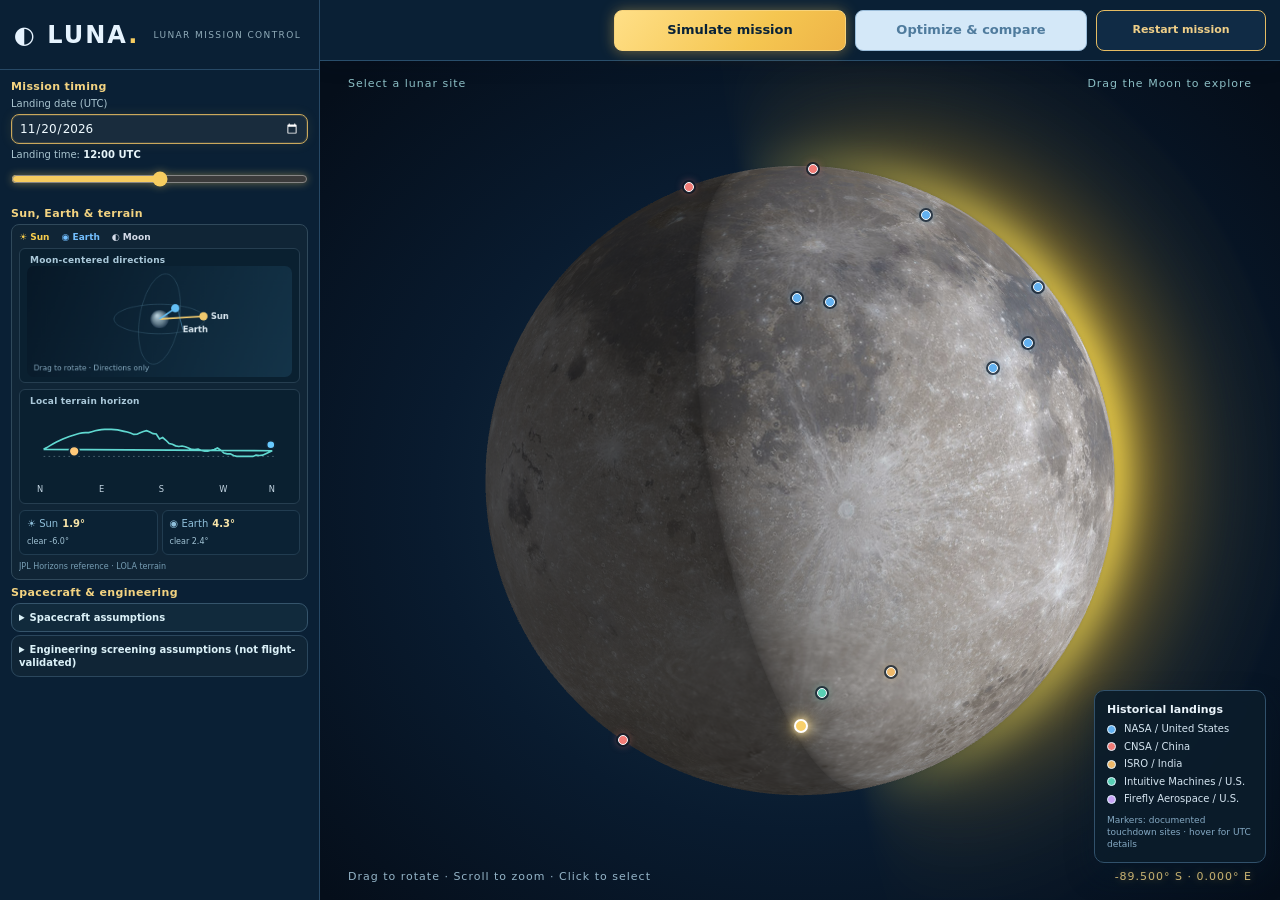
==== index.html @ fdd97f24 "Synchronize CSS and JavaScript v19 cache keys so LUNA Pages deployment validates" ====
<!doctype html>
<html lang="en">
<head><meta charset="utf-8"><meta name="viewport" content="width=device-width,initial-scale=1">
<title>LUNA Mission Control</title><link rel="stylesheet" href="./luna-mission-control/web/styles.css?v=20261114-smooth-halo-v19"></head>
<body class="sidebar-layout">
<div class="shell">
<aside class="sidebar">
<header><strong class="logo">◐ LUNA<span>.</span></strong><small>LUNAR MISSION CONTROL</small></header>
<div class="fields" id="missionFields" aria-label="Mission parameters">
<div class="control-group"><h3>Mission timing</h3>

<label>Landing date (UTC)<input id="date" type="date" value="2026-11-20"></label>
<label>Landing time: <b id="timeLabel">12:00 UTC</b><input id="time" type="range" min="0" max="143" value="72"></label>



</div>
<section class="sky-stack" aria-label="Celestial positions and lunar horizon">
<h3>Sun, Earth &amp; terrain</h3>
<div class="sky-stack-card">
<div class="sky-caption"><span>☀ Sun</span><span>◉ Earth</span><span>◐ Moon</span></div>
<section class="sky-mini"><strong>Moon-centered directions</strong><canvas id="orbital" width="320" height="134" aria-label="Interactive 3D Moon-centered directions to Sun and Earth"></canvas></section>
<section class="sky-mini"><strong>Local terrain horizon</strong><svg id="horizon" viewBox="0 0 320 110" role="img" aria-label="Sun and Earth angles against the selected site's terrain horizon"></svg></section>
<div id="angles" class="sky-angles">Loading JPL reference…</div>
<small id="source" class="sky-source">JPL Horizons reference · local horizon loading</small>
</div></section>
<div class="control-group control-engineering"><h3>Spacecraft &amp; engineering</h3>
<details class="toolbar-disclosure spacecraft-assumptions"><summary>Spacecraft assumptions</summary><div class="toolbar-flyout">
<label>Mission duration<select id="duration"><option value="1">1 day</option><option value="3">3 days</option><option value="7" selected>7 days</option><option value="14">14 days</option><option value="21">21 days</option><option value="28">28 days</option><option value="35">35 days</option></select></label>
<label>Solar array (m²)<input id="area" type="number" value="1.6" step="0.1" min="0.1"></label>
<label>Panel tilt (°)<input id="tilt" type="number" value="60" min="0" max="90"></label>
<label>Panel azimuth (°)<input id="az" type="number" value="0" min="0" max="360"></label>
<label>Battery (Wh)<input id="battery" type="number" value="5000" min="100"></label>
<label>Load (W)<input id="load" type="number" value="75" min="1"></label>
<label>Reserve (%)<input id="reserve" type="number" value="20" min="0" max="90"></label>
</div></details>
<details class="toolbar-disclosure"><summary>Engineering screening assumptions (not flight-validated)</summary><div class="toolbar-flyout">
<small>One-node thermal projection · NASA lunar thermal balance framework</small>
<label>Thermal capacity (J/K)<input id="thermalCap" type="number" value="120000" min="1000" step="1000"></label>
<label>Radiator area (m²)<input id="radiatorArea" type="number" value="0.35" min="0.005" step="0.05"></label>
<label>Heater capacity (W)<input id="heater" type="number" value="80" min="0" step="5"></label>
<label>Heater setpoint (°C)<input id="heaterSetpoint" type="number" value="-5" step="5"></label>
<label>Thermal screening min (°C)<input id="thermalMin" type="number" value="-20" step="5"></label>
<label>Thermal screening max (°C)<input id="thermalMax" type="number" value="50" step="5"></label>
<small>Illustrative S-band direct-Earth radio link · ground receiver assumed</small>
<label>Transmitter power (W)<input id="rfTx" type="number" value="5" min="0.01" step="1"></label>
<label>TX antenna gain (dBi)<input id="rfGain" type="number" value="8" step="1"></label>
<label>Earth receiver G/T (dB/K)<input id="rfGt" type="number" value="25" step="1"></label>
<label>Downlink bitrate (bit/s)<input id="rfRate" type="number" value="10000" min="1" step="1000"></label>
<label>Required link margin (dB)<input id="rfMargin" type="number" value="3" min="0" step="1"></label>
<small>NASA LOLA 20-meter local rover slope-only corridor</small>
<label>Rover target east (m)<input id="roverEast" type="number" value="600" step="20"></label>
<label>Rover target north (m)<input id="roverNorth" type="number" value="200" step="20"></label>
<label>Assumed max segment slope (°)<input id="roverSlope" type="number" value="15" min="1" max="30"></label>
<p class="muted">Projected from NASA data and declared hardware assumptions. Not flight certification or a safe rover route.</p>
</div></details>


</div>

</div>
</aside>
<main>
<nav class="mission-toolbar" aria-label="Simulation actions">
<button id="simulate" class="primary" type="button">Simulate mission</button>
<div class="optimize-trigger">
<button id="optimize" class="secondary" disabled type="button">Optimize &amp; compare</button>
</div>
<button id="restartMission" class="restart-mission" type="button" title="Reset mission settings and return to the Moon">Restart mission</button>
</nav>
<div id="mapPage" class="map-page">
<div class="map-top">Select a lunar site <span>Drag the Moon to explore</span></div>
<canvas id="globe" aria-label="Drag to rotate lunar globe, scroll to zoom, click to select a location"></canvas>
<div class="map-bottom"><span>Drag to rotate · Scroll to zoom · Click to select</span><span id="mapCoords">89.500° S · 0.000° E</span></div>
</div>
<div id="resultsPage" class="results-page hidden">
<div class="results-top"><div><small>MISSION ANALYSIS</small><h1>Scenario analysis</h1></div>
<button id="back">← Return to globe</button></div>
<div id="results"></div></div>
<div id="toast" class="toast hidden" role="status"></div>
</main>
</div><script>window.LUNA_STATIC_SITE = true;</script>
<script type="module" src="./luna-mission-control/web/app.js?v=20261114-smooth-halo-v19"></script>
</body></html>
---- luna-mission-control/web/styles.css ----
*{box-sizing:border-box}body{margin:0;background:#071321;font:14px Inter,system-ui,-apple-system,Segoe UI,sans-serif;color:#e9f5fa}button,input,select{font:inherit}button{cursor:pointer}.shell{display:grid;grid-template-columns:340px minmax(0,1fr);height:100vh;min-height:610px}.sidebar{background:#101e2d;border-right:1px solid #294455;display:flex;flex-direction:column;min-height:0}.sidebar header{padding:22px;border-bottom:1px solid #2e4051;display:flex;align-items:baseline;gap:14px}.logo{font-size:24px;letter-spacing:2px}.logo span{color:#52d6cb}.sidebar header small{font-size:9px;color:#8faab8;letter-spacing:1.4px}.fields{overflow-y:auto;padding:12px 20px 24px;flex:1}h3{font-size:10px;letter-spacing:1.2px;color:#65d5d1;margin:24px 0 12px}label{display:block;font-size:11px;color:#a5bdc8;margin:14px 0}.fields input:not([type=range]),select{display:block;width:100%;margin-top:7px;padding:10px;color:#effaff;background:#192c3d;border:1px solid #3a5263;border-radius:8px;color-scheme:dark}.fields input[type=range]{display:block;width:100%;accent-color:#56d6ce;margin:11px 0}.fields b{color:#e6f4f9}.mini,.site,details{background:#132637;border:1px solid #30495b;border-radius:10px;padding:12px;margin:10px 0}.mini strong{display:flex;justify-content:space-between;font-size:11px}.mini small{color:#88a6b7;font-size:9px}.mini svg{display:block;width:100%}#angles,.muted,.site div{font-size:11px;color:#90aabb;line-height:1.6}.site button{margin-top:10px;background:#193c49;border:1px solid #386478;color:#b1e8e6;border-radius:7px;padding:7px}summary{cursor:pointer}details label{margin:10px 0}.primary,.secondary{width:100%;border:0;border-radius:10px;padding:13px;margin:10px 0;text-align:left;font-weight:750}.primary{background:#53d7cc;color:#092934}.secondary{background:#184450;color:#c3f8ef;border:1px solid #45858c}.secondary:disabled{opacity:.4;cursor:not-allowed}.sidebar footer{padding:14px 20px;border-top:1px solid #304658;color:#84a5b0;font-size:10px;display:flex;justify-content:space-between}main{position:relative;min-width:0;overflow:hidden}.map-page{height:100%;position:relative;background:radial-gradient(ellipse at 58% 48%,#20394c 0%,#07111e 64%,#030a11)}#globe{width:100%;height:100%;display:block;cursor:grab}.map-top,.map-bottom{position:absolute;left:28px;right:28px;display:flex;justify-content:space-between;pointer-events:none;font-size:11px;letter-spacing:1px;color:#8cbfc5}.map-top{top:26px}.map-bottom{bottom:28px;color:#94b4c7}.results-page{height:100%;overflow:auto;background:#edf4f6;color:#203443;padding:28px}.results-top{display:flex;justify-content:space-between;align-items:center;margin-bottom:20px}.results-top small{font-size:11px;color:#43898f;letter-spacing:2px}.results-top h1{font-size:28px;margin:4px 0}.results-top button{border:1px solid #c8d8df;border-radius:8px;background:white;color:#294f61;padding:10px}.quality,.note{padding:12px;border-radius:9px;background:#fff1e8;color:#674f40;border:1px solid #edd4c5;margin:12px 0;font-size:12px;line-height:1.5}.cards{display:grid;grid-template-columns:repeat(auto-fit,minmax(310px,1fr));gap:16px}.card{background:white;border-radius:12px;box-shadow:0 4px 20px #23364713;padding:18px;min-width:0}.card h2{font-size:18px;margin:3px 0 4px}.card .muted{color:#657f8e}.stats{display:grid;grid-template-columns:1fr 1fr;gap:8px;margin:13px 0}.stat{background:#f1f7f8;border-radius:7px;padding:10px}.stat b{display:block;color:#173a4b;font-size:18px}.stat small{font-size:10px;color:#678391}.chart{border:1px solid #e2ebf0;margin-top:12px;border-radius:8px;padding:12px}.chart-title{font-size:11px;font-weight:700;color:#385064}.chart svg{width:100%;height:auto}.windows{height:13px;background:#e3edf0;display:flex;margin-top:11px;border-radius:3px;overflow:hidden}.windows span{display:block;height:100%}.linkbtn{display:inline-block;margin-top:10px;font-size:11px;border:1px solid #b8d4d8;padding:7px 10px;background:#f0fafa;color:#185c66;border-radius:7px}.toast{position:absolute;bottom:22px;right:20px;background:#173b49;border:1px solid #53d7cc;color:white;padding:12px 15px;max-width:440px;border-radius:9px;z-index:4}.hidden{display:none!important}@media(max-width:800px){.shell{display:block;height:auto}.sidebar{height:auto}.fields{max-height:430px}.map-page{height:70vh;min-height:420px}.results-page{height:auto;min-height:80vh}.map-top,.map-bottom{left:12px;right:12px;font-size:9px}}

/* Scientific plotting: real units, signed axes, UTC ticks and accessible tooltips */
.science-plot{background:#fff;border-color:#d9e5ec;padding:14px 13px 10px;overflow:hidden}
.chart-head{display:flex;justify-content:space-between;align-items:baseline;gap:14px;margin-bottom:4px}
.chart-head strong{font-size:13px;color:#254757;letter-spacing:-.1px}
.chart-head>span{font-size:11px;color:#62839a;font-weight:700;white-space:nowrap}
.chart-subtitle{font-size:10px;line-height:1.5;color:#6b7e8d;margin-bottom:7px}
.plot-wrap{position:relative;max-width:100%;min-height:100px}
.plot-wrap svg{display:block;width:100%;height:auto;overflow:visible;touch-action:pan-y}
.plot-grid line{stroke:#dfebf0;stroke-width:1}
.plot-grid line.plot-xgrid{stroke:#edf2f5}
.plot-grid text,.plot-axis-label{font:11px Inter,system-ui,sans-serif;fill:#647d8d}
.plot-threshold{stroke:#d5a749;stroke-width:1.3;stroke-dasharray:6 4}
.plot-hoverline{stroke:#637d8f;stroke-width:1.2;stroke-dasharray:4 4}
.plot-tooltip{position:absolute;top:10px;transform:translateX(-50%);white-space:nowrap;padding:7px 9px;
 color:#edf8fc;background:#173548;box-shadow:0 6px 18px #11253330;border:1px solid #406377;
 border-radius:6px;font-size:11px;z-index:2;pointer-events:none;font-variant-numeric:tabular-nums}
.plot-foot{display:flex;justify-content:space-between;gap:8px;flex-wrap:wrap;padding-top:5px;
 border-top:1px solid #e7eff2;font-size:10px;color:#718997;font-variant-numeric:tabular-nums}
.ribbon-chart{padding:14px}
.ribbon-chart .windows{height:24px;border:1px solid #e0e7e9;border-radius:5px}
.ribbon-chart .windows span{min-width:1px}
.ribbon-ticks{display:flex;justify-content:space-between;gap:6px;padding-top:6px;
 color:#668093;font-size:10px;font-variant-numeric:tabular-nums}
.terrain-panel{margin-top:18px;padding:15px;border:1px solid #d8e4eb;border-radius:12px;
 background:linear-gradient(180deg,#fafdff,#f4f8f9);min-width:0}
.terrain-heading{display:flex;justify-content:space-between;align-items:center;flex-wrap:wrap;gap:8px}
.terrain-heading h3{font-size:14px;font-weight:760;letter-spacing:0;color:#2a505d;margin:0}
.terrain-heading small{color:#647e8d;font-size:10px}
.terrain-controls{display:flex;gap:14px;align-items:center;flex-wrap:wrap;margin:12px 0 8px}
.terrain-controls label{color:#3e6170;font-size:11px;margin:0;display:flex;align-items:center;gap:8px}
.terrain-controls select{color:#274d5c;background:#fff;border:1px solid #bdccd4;
 border-radius:6px;padding:7px 10px;max-width:100%;font-size:11px}
.terrain-controls input[type=range]{width:94px;accent-color:#279aa2}
.terrain-reset{padding:6px 9px;border:1px solid #b9cbd4;border-radius:6px;background:white;
 color:#286274;font-size:11px}
.terrain-3d-canvas{width:100%;height:355px;display:block;border:1px solid #d4e1e6;
 border-radius:8px;background:#f1f6f8;cursor:grab;touch-action:none}
.terrain-3d-canvas:active{cursor:grabbing}
.terrain-legend{display:flex;gap:8px 15px;flex-wrap:wrap;padding:10px 0;color:#526f7d;font-size:11px}
.terrain-legend span{display:inline-flex;align-items:center;gap:5px}
.terrain-legend i{display:inline-block;width:11px;height:11px;border-radius:3px;border:1px solid #617b8840}
.terrain-legend .terrain-seismic-caution{font-weight:700;color:#81532a}
.terrain-status{font-size:11px;color:#3e6573;line-height:1.5}
.terrain-caption{font-size:11px;color:#59717d;line-height:1.65;margin:8px 0 0}
@media(max-width:700px){.terrain-3d-canvas{height:280px}.terrain-controls{gap:8px}
 .terrain-controls label{flex-wrap:wrap}.chart-head strong{font-size:12px}
 .results-page{padding:14px}.ribbon-ticks{font-size:9px}}

/* Launch Window / COLA educational panel displayed after simulation graphs */
.launch-cola{margin:28px 0 42px;background:#fff;border:1px solid #d4e5e8;border-radius:14px;box-shadow:0 5px 22px #1c3c5114;padding:22px;color:#203443}
.launch-cola-head{display:flex;align-items:flex-start;justify-content:space-between;gap:18px}
.launch-cola-head small{font-size:10px;letter-spacing:1.5px;color:#207b89;font-weight:700}
.launch-cola-head h2{font-size:23px;margin:7px 0;color:#173b4c}
.launch-cola-head p,.launch-cola-provenance{color:#526d7b;line-height:1.6;font-size:12px}
.launch-cola-tag{background:#e5f4f4;color:#136e74;font-size:10px;letter-spacing:.7px;border-radius:20px;padding:9px 11px;white-space:nowrap;font-weight:700}
.launch-cola-form{display:grid;grid-template-columns:repeat(2,minmax(0,1fr));gap:8px 20px}
.launch-cola-form label{color:#355869;font-size:12px;font-weight:650;margin:9px 0}
.launch-cola select,.launch-cola input,.launch-cola textarea{width:100%;display:block;padding:11px;border:1px solid #b9d0d8;border-radius:8px;margin-top:6px;background:#f7fafb;color:#16384b;min-width:0}
.launch-cola-site-note{font-size:12px;color:#516f7c;background:#f0f7f8;padding:10px;border-radius:8px}
.launch-cola-holds{background:#f6fafb;border:1px solid #dce8eb;margin:15px 0;padding:13px;border-radius:9px}
.launch-cola-holds p{font-size:12px;line-height:1.6;color:#52707c}
.launch-cola-run{border:0;background:#087e87;color:white;border-radius:8px;padding:12px 17px;font-weight:750;margin:8px 0 15px}
.launch-cola-summary{display:grid;grid-template-columns:repeat(4,minmax(0,1fr));gap:10px}
.launch-cola-summary>div{background:#eef7f8;border-radius:9px;padding:14px;min-width:0;display:flex;flex-direction:column;gap:7px}
.launch-cola-summary small{font-size:10px;letter-spacing:.7px;color:#517484;font-weight:700}
.launch-cola-summary b{font-size:17px;color:#17475a;overflow-wrap:anywhere}
.launch-cola-summary span{font-size:11px;line-height:1.5;color:#597580}
.launch-cola-route{margin:16px 0;border:1px solid #dae6ed;background:#f5f9fb;border-radius:9px;padding:8px}
.launch-cola-route svg{display:block;width:100%;height:auto}
.launch-cola h3{margin:16px 0 10px;color:#205267;font-size:13px;letter-spacing:0}
.launch-cola-table{overflow:auto}.launch-cola-table table{width:100%;border-collapse:collapse;font-size:12px;min-width:540px}
.launch-cola-table th,.launch-cola-table td{text-align:left;padding:11px;border-bottom:1px solid #dce7ed}
.launch-cola-table th{background:#e9f4f5;color:#2b5a67}
.launch-cola-warning,.launch-cola-error{border-radius:9px;background:#fff3e7;border:1px solid #f0d5b7;padding:12px;color:#79502c;line-height:1.6;font-size:12px}
.launch-cola-provenance{margin-top:16px;border-top:1px solid #dce7ec;padding-top:14px}
.launch-cola-provenance a{color:#126d85}
@media(max-width:1000px){.launch-cola-summary{grid-template-columns:repeat(2,minmax(0,1fr))}}
@media(max-width:650px){.launch-cola{padding:14px}.launch-cola-head{display:block}.launch-cola-tag{display:inline-block;margin:4px 0 10px}.launch-cola-form,.launch-cola-summary{grid-template-columns:1fr}}

/* Make the 500-m landing-site terrain visual materially larger. */
.terrain-3d-canvas{height:520px}
.terrain-panel{padding:18px}
.terrain-controls{gap:12px 18px}
@media(max-width:700px){.terrain-3d-canvas{height:360px}}




/* Simulation clarity: compact results summary and right-side Information tab */
.results-top{gap:12px;flex-wrap:wrap}
.results-top>div:first-child{margin-right:auto}
.results-top .science-info-trigger{background:#eff8fa;border:1px solid #b9d4dc;border-radius:8px;color:#1c6275;padding:10px 14px;font-weight:700}
.science-info-trigger:hover,.science-info-trigger:focus-visible{background:#dff2f4}
.science-overview{display:flex;align-items:center;gap:12px;flex-wrap:wrap;border:1px solid #d6e5e9;background:#f6fafb;color:#385769;border-radius:10px;padding:12px 15px;margin-bottom:16px;font-size:12px;line-height:1.5}
.science-overview p{flex:1;min-width:190px;margin:0}
.science-overview-tag{font-size:10px;letter-spacing:.65px;font-weight:800;color:#1c6e77;white-space:nowrap}
.science-overview-link,.science-compare-heading button,.science-card-info{border:0;background:none;padding:5px 2px;color:#176c82;font-size:12px;font-weight:750;text-decoration:underline;text-underline-offset:2px}
.science-overview-link:hover,.science-compare-heading button:hover,.science-card-info:hover{text-decoration-thickness:2px}
.science-compare-heading{display:flex;gap:10px;justify-content:space-between;align-items:center;padding:3px 2px 13px;font-size:13px;font-weight:700;color:#3a5d6e}
.science-card-summary{display:flex;align-items:center;justify-content:space-between;gap:10px;flex-wrap:wrap;border-top:1px solid #e2ebef;margin-top:16px;padding-top:13px;color:#647f8e;font-size:11px}
.science-info-edge{position:fixed;top:46%;right:0;z-index:19;writing-mode:vertical-rl;transform:rotate(180deg);border:1px solid #1c6f79;border-right:0;border-radius:0 10px 10px 0;background:#166c76;color:#fff;padding:15px 9px;font-size:12px;font-weight:800;box-shadow:0 2px 14px #0f304132}
.science-info-edge:hover,.science-info-edge:focus-visible{background:#0e525d}
.science-info-overlay{position:fixed;inset:0;background:rgba(8,22,35,.47);z-index:30}
.science-info-drawer{position:fixed;top:0;right:0;bottom:0;width:min(480px,100vw);z-index:31;background:#f5f9fb;color:#253f50;box-shadow:-9px 0 32px #06192733;display:flex;flex-direction:column;overflow:hidden}
.science-info-overlay[hidden],.science-info-drawer[hidden]{display:none!important}
.science-info-header{display:flex;gap:12px;justify-content:space-between;align-items:flex-start;padding:24px 24px 18px;background:#103045;color:#eef8fc}
.science-info-header small{color:#83d5dc;font-size:10px;letter-spacing:1.4px;font-weight:700}
.science-info-header h2{font-size:22px;margin:6px 0}
.science-info-header p{font-size:12px;color:#c2d6e1;line-height:1.5;margin:4px 0}
.science-info-header button{flex-shrink:0;border:1px solid #6f929c;background:#25495d;color:#fff;width:34px;height:34px;border-radius:8px;font-size:15px}
.science-info-body{padding:21px 24px 32px;overflow-y:auto;overscroll-behavior:contain;line-height:1.5}
.science-info-intro{padding:14px 16px;background:#e7f3f6;border-left:3px solid #20859a;border-radius:7px;font-size:12px}
.science-info-intro p{margin:0 0 8px}
.science-info-intro p:last-child{margin-bottom:0}
.science-info-scenario>h3{font-size:14px;letter-spacing:normal;color:#214f65;margin:24px 0 8px}
.science-info-scenario>h3 small{font-weight:500;color:#58788a}
.science-info-group{background:#fff;border:1px solid #dce8ed;border-radius:10px;padding:15px 16px;margin:12px 0}
.science-info-group h4{font-size:13px;color:#224b5f;margin:0 0 12px}
.science-info-group p{color:#476476;font-size:12px;line-height:1.55;overflow-wrap:anywhere}
.science-info-group dl{margin:0}
.science-info-row{border-top:1px solid #ecf1f3;padding:10px 0}
.science-info-row:first-child{border-top:0;padding-top:0}
.science-info-row:last-child{padding-bottom:0}
.science-info-row dt{font-size:11px;font-weight:750;color:#31566b}
.science-info-row dd{font-size:12px;color:#526c7b;margin:5px 0 0;overflow-wrap:anywhere}
.science-info-sources ul{padding-left:17px;margin:0}
.science-info-sources li{font-size:12px;line-height:1.5;margin:8px 0}
.science-info-sources a{color:#137087}
@media(max-width:650px){.science-info-edge{top:54%;font-size:10px;padding:10px 6px}.science-info-header{padding:18px}.science-info-body{padding:15px}.science-overview{margin-bottom:12px}.science-overview p{min-width:100%}.science-info-trigger{order:2}}


/* Simulation information panel: strong scoped reset to prevent global sidebar rules leaking in. */
#scienceInfoDrawer{font-family:Inter,system-ui,-apple-system,BlinkMacSystemFont,"Segoe UI",sans-serif;box-sizing:border-box;}
#scienceInfoDrawer *,#luna-launch-cola *{box-sizing:border-box;}
#scienceInfoDrawer .science-info-header{display:flex;align-items:flex-start;justify-content:space-between;gap:16px;padding:24px;background:#153648;color:#f5fcff;}
#scienceInfoDrawer .science-info-header h2{font-size:22px;line-height:1.2;letter-spacing:-.025em;color:#fff;margin:7px 0;}
#scienceInfoDrawer .science-info-header p{font-size:12px;line-height:1.55;color:#c5dce5;margin:5px 0 0;}
#scienceInfoDrawer .science-info-header button{cursor:pointer;display:grid;place-items:center;min-width:36px;width:36px;height:36px;padding:0;font-size:20px;}
#scienceInfoDrawer .science-info-body{flex:1;overflow-y:auto;padding:18px 22px 32px;background:#f2f7fa;}
#scienceInfoDrawer .science-info-intro{display:grid;gap:8px;background:#e5f3f6;padding:14px;border-radius:10px;border-left:3px solid #207e90;}
#scienceInfoDrawer .science-info-intro p{margin:0;font-size:12px;line-height:1.6;}
#scienceInfoDrawer .science-info-scenario>h3{margin:22px 0 0;font-size:16px;letter-spacing:0;color:#23485c;}
#scienceInfoDrawer .science-info-site{font-size:12px;color:#5f7c8e;margin:4px 0 12px;}
#scienceInfoDrawer .science-info-group{background:#fff;padding:16px;margin:12px 0;border:1px solid #d8e5ec;border-radius:12px;}
#scienceInfoDrawer .science-info-group h4{margin:0 0 8px;font-size:13px;letter-spacing:0;color:#244a5d;line-height:1.4;}
#scienceInfoDrawer .science-info-group dl{margin:0;display:block;}
#scienceInfoDrawer .science-info-row{display:grid;grid-template-columns:1fr;gap:3px;padding:11px 0;border-top:1px solid #e8eff3;}
#scienceInfoDrawer .science-info-row:first-child{border:0;padding-top:4px;}
#scienceInfoDrawer .science-info-row dt{font-size:11px;font-weight:750;line-height:1.5;color:#31596d;margin:0;}
#scienceInfoDrawer .science-info-row dd{display:block;font-size:12px;line-height:1.6;margin:0;color:#476473;overflow-wrap:anywhere;}
#scienceInfoDrawer .science-info-sources li{list-style:disc;margin:9px 0;line-height:1.5;}
#luna-launch-cola .launch-cola-scenarios{display:grid;grid-template-columns:repeat(auto-fit,minmax(min(100%,380px),1fr));gap:16px;margin:18px 0;}
#luna-launch-cola .launch-cola-scenario{background:#f9fcfd;border:1px solid #d7e6ed;border-radius:12px;padding:18px;min-width:0;}
#luna-launch-cola .launch-cola-scenario-head{display:flex;align-items:center;justify-content:space-between;gap:12px;flex-wrap:wrap;}
#luna-launch-cola .launch-cola-scenario-head h3{font-size:17px;line-height:1.3;color:#1f485c;margin:4px 0 10px;letter-spacing:0;}
#luna-launch-cola .launch-cola-eyebrow{font-size:10px;letter-spacing:1px;text-transform:uppercase;color:#197888;font-weight:800;}
#luna-launch-cola .launch-cola-uncleared{font-size:10px;letter-spacing:.5px;background:#fff1dc;color:#825121;border-radius:20px;padding:7px 10px;font-weight:800;}
#luna-launch-cola .launch-cola-target{display:grid;grid-template-columns:1fr 1fr;gap:10px;margin:8px 0 15px;}
#luna-launch-cola .launch-cola-target>div{background:#eef6f9;border-radius:8px;padding:12px;min-width:0;}
#luna-launch-cola .launch-cola-target small{display:block;font-size:10px;text-transform:uppercase;color:#61808b;}
#luna-launch-cola .launch-cola-target strong{display:block;margin-top:5px;overflow-wrap:anywhere;font-size:13px;color:#26495b;}
#luna-launch-cola .launch-cola-field{font-size:12px;font-weight:700;color:#315c6d;}
#luna-launch-cola .launch-cola-field select{background:#fff;color:#173c50;}
#luna-launch-cola .launch-cola-scenario .launch-cola-summary{grid-template-columns:repeat(3,minmax(0,1fr));}
#luna-launch-cola .launch-cola-scenario .launch-cola-summary b{font-size:14px;}
#luna-launch-cola .launch-cola-holds{margin:12px 0;}
#luna-launch-cola .launch-cola-hint{font-size:12px;line-height:1.6;color:#5c7786;}
#luna-launch-cola .launch-cola-provenance{border:1px solid #dce7ec;background:#f6fafb;border-radius:10px;padding:14px;margin-top:15px;}
#luna-launch-cola .launch-cola-provenance summary{font-weight:750;color:#2e6271;}
#luna-launch-cola .launch-cola-scope-note{font-size:11px;line-height:1.65;color:#627d8c;border-top:1px solid #dce7ec;padding-top:14px;}
@media(max-width:680px){
 #scienceInfoDrawer{width:100vw;}
 #scienceInfoDrawer .science-info-header{padding:17px;}
 #scienceInfoDrawer .science-info-body{padding:15px;}
 #luna-launch-cola .launch-cola-target{grid-template-columns:1fr;}
 #luna-launch-cola .launch-cola-scenario .launch-cola-summary{grid-template-columns:1fr;}
}


/* Mission Control: move all simulation settings into a readable top toolbar, without a scrollable left rail. */
.shell{display:flex;flex-direction:column;height:100dvh;min-height:0}
.sidebar{flex:0 0 auto;min-height:0;border-right:0;border-bottom:1px solid #2e4051}
.sidebar header{padding:12px 24px;min-height:62px}
.sidebar footer{display:none}
main{display:flex;flex-direction:column;flex:1;min-height:0;overflow:hidden}
.mission-toolbar{background:#0e2031;border-bottom:1px solid #305065;position:relative;z-index:11;flex:none;padding:10px 18px 12px;overflow:visible}
.mission-toolbar .fields{display:grid;grid-template-columns:1.15fr 1.15fr 1fr 1.18fr;gap:12px;padding:0;overflow:visible;align-items:stretch}
.mission-toolbar .control-group{position:relative;min-width:0;padding:9px 14px 10px;background:#142a3c;border:1px solid #304e60;border-radius:11px}
.mission-toolbar h3{font-size:10px;margin:0 0 9px;color:#60d8d1;letter-spacing:1.25px}
.mission-toolbar label{font-size:11px;margin:7px 0;color:#b2cbd4}
.mission-toolbar .fields input:not([type=range]),.mission-toolbar .fields select{margin-top:4px;padding:7px 9px;font-size:12px}
.mission-toolbar .fields input[type=range]{margin:6px 0 3px}
.mission-toolbar .site{padding:8px 10px;margin:0 0 6px;background:#102232}
.mission-toolbar .site b{font-size:11px}
.mission-toolbar .site div{font-size:12px}
.mission-toolbar .site button{margin-top:4px;font-size:11px;padding:5px 8px}
.mission-toolbar .control-engineering details{margin:7px 0}
.mission-toolbar .toolbar-disclosure{position:relative;background:#112538;border:1px solid #375367;border-radius:8px;padding:0;margin:7px 0;min-width:0}
.mission-toolbar .toolbar-disclosure summary{padding:9px 11px;color:#d7eaf1;font-size:12px;font-weight:650;line-height:1.35;list-style-position:inside}
.mission-toolbar .toolbar-disclosure[open]{z-index:20;border-color:#5ccdc9}
.mission-toolbar .toolbar-flyout{position:absolute;top:calc(100% + 5px);left:0;width:min(400px,calc(100vw - 36px));max-height:min(65dvh,540px);overflow-y:auto;overscroll-behavior:contain;padding:14px;background:#102638;border:1px solid #447386;box-shadow:0 16px 42px #0009;border-radius:10px;z-index:30}
.mission-toolbar .toolbar-flyout .mini{margin:7px 0}
.mission-toolbar .toolbar-flyout label{margin:9px 0}
.mission-toolbar .toolbar-flyout .muted{color:#a8c1cb}
.mission-toolbar .control-actions .primary,.mission-toolbar .control-actions .secondary{padding:12px;margin:2px 0 8px;text-align:center;font-size:13px}
.mission-toolbar .comparison-label{margin:4px 0 5px;font-size:10px}
.map-page{flex:1;min-height:0;height:auto}
.results-page{flex:1;min-height:0;height:auto;overflow:auto}
.map-top{top:16px}
.map-bottom{bottom:17px}
@media(max-width:1150px){
 .mission-toolbar .fields{grid-template-columns:repeat(2,minmax(0,1fr))}
 .mission-toolbar .control-group{padding:9px 12px}
 .mission-toolbar .control-engineering,.mission-toolbar .control-actions{min-height:115px}
}
@media(max-width:800px){
 .shell{display:flex;height:auto;min-height:100dvh}
 .sidebar{height:auto}
 .mission-toolbar{padding:10px}
 .mission-toolbar .fields{max-height:none;overflow:visible;padding:0;grid-template-columns:repeat(2,minmax(0,1fr));gap:9px}
 .mission-toolbar .control-group{min-height:0}
 .map-page{height:58dvh;min-height:360px;flex:none}
 .results-page{min-height:80dvh;height:auto}
 main{overflow:visible}
}
@media(max-width:560px){
 .sidebar header{padding:12px 15px}
 .mission-toolbar .fields{grid-template-columns:1fr}
 .mission-toolbar .control-actions{display:grid;grid-template-columns:1fr 1fr;gap:4px 10px}
 .mission-toolbar .control-actions>h3{grid-column:1/-1}
 .mission-toolbar .control-actions .comparison-label{grid-column:1/-1}
 .mission-toolbar .control-actions label{grid-column:1/-1}
 .mission-toolbar .control-actions .primary,.mission-toolbar .control-actions .secondary{width:100%;grid-column:1/-1;margin:2px 0}
 .mission-toolbar .toolbar-flyout{width:min(400px,calc(100vw - 36px))}
 .map-page{min-height:340px}
}


/* Sticky action: only the sidebar fields scroll; Simulate Mission remains visible. */
.sidebar{min-height:0;}
.sidebar .fields{flex:1;min-height:0;overflow-y:auto;padding-bottom:10px;}
.sidebar .fields h3{margin-top:18px;margin-bottom:8px;}
.sidebar .fields label{margin:10px 0;}
.sidebar .fields details{margin:8px 0;}
.sidebar .sidebar-actions{display:block;flex:none;padding:12px 17px 15px;background:#102638;border-top:1px solid #315465;}
.sidebar .sidebar-actions #simulate{display:block;width:100%;margin:0;text-align:center;padding:13px 15px;font-size:14px;min-height:46px;cursor:pointer;}
.sidebar .sidebar-actions #simulate:focus-visible{outline:3px solid #c0ffff;outline-offset:2px;}
.results-top{display:flex;align-items:center;justify-content:space-between;gap:15px;flex-wrap:wrap;}
.results-top .results-actions{display:flex;align-items:center;justify-content:flex-end;gap:10px;flex-wrap:wrap;}
.results-top .results-preserve-label{display:flex;align-items:center;gap:8px;margin:0;font-size:11px;font-weight:700;color:#496b7b;}
.results-top .results-preserve-label select{width:auto;max-width:190px;min-width:128px;margin:0;padding:9px 10px;background:#fff;color:#2b5063;border:1px solid #bed1da;border-radius:7px;color-scheme:light;}
.results-top .results-optimize{background:#087e87;color:white;border-color:#087e87;font-weight:750;padding:10px 14px;}
.results-top .results-optimize:hover:not(:disabled){background:#066670;}
.results-top .results-optimize:disabled{opacity:.47;cursor:not-allowed;}
.results-top .science-info-trigger{white-space:nowrap;}
@media(max-width:800px){
 .sidebar{height:min(74dvh,670px);display:flex;flex-direction:column;min-height:460px;}
 .sidebar .fields{max-height:none;}
 .sidebar .sidebar-actions{position:relative;z-index:2;}
 .results-top .results-actions{justify-content:flex-start;}
 .results-top .results-preserve-label{width:100%;}
}

/* Data-backed illustrative orbital scene: never interpret as flight/avoidance solution. */
#luna-launch-cola .orbit-scene{margin:16px 0;background:#0f273a;border:1px solid #2e5b6f;border-radius:12px;padding:13px;color:#e4f8fb;}
#luna-launch-cola .orbit-scene .orbit-title{font-size:12px;font-weight:750;color:#a4e4e5;margin-bottom:4px;}
#luna-launch-cola .orbit-scene .orbit-subtitle{font-size:11px;color:#bdd3de;line-height:1.6;margin:0 0 10px;}
#luna-launch-cola .orbit-scene svg{display:block;width:100%;height:auto;border-radius:8px;background:linear-gradient(145deg,#071827,#17364a);}
#luna-launch-cola .orbit-controls{display:flex;align-items:center;gap:10px;flex-wrap:wrap;margin:10px 0 0;}
#luna-launch-cola .orbit-controls button{border:1px solid #5bafaf;color:#e7ffff;background:#1f4e61;padding:8px 11px;border-radius:7px;font-size:11px;cursor:pointer;}
#luna-launch-cola .orbit-controls input{flex:1;min-width:120px;margin:0;padding:0;background:transparent;accent-color:#50d2c2;}
#luna-launch-cola .orbit-phase{font-size:11px;min-width:100px;color:#c6e3e8;}
#luna-launch-cola .orbit-catalog{font-size:11px;color:#bcd8e1;line-height:1.55;border-top:1px solid #345970;margin:12px 0 0;padding-top:11px;}
#luna-launch-cola .orbit-catalog ul{display:flex;flex-wrap:wrap;gap:5px 12px;margin:6px 0 0;padding:0;list-style:none;}
#luna-launch-cola .orbit-catalog li{font-size:10px;}
#luna-launch-cola .orbit-catalog li::before{content:"●";color:#84c9eb;margin-right:5px;}
#luna-launch-cola .orbit-legend{font-size:10px;color:#afd1dc;margin-top:7px;}


/* Root entry point: compact left rail; field list scrolls behind anchored Simulate action. */
.sidebar-layout .shell{display:grid;grid-template-columns:290px minmax(0,1fr);height:100dvh;min-height:0;}
.sidebar-layout .sidebar{display:flex;flex-direction:column;height:100dvh;min-height:0;min-width:0;border-bottom:0;border-right:1px solid #304c5f;}
.sidebar-layout .sidebar header{flex:none;padding:16px 18px;min-height:62px;}
.sidebar-layout .sidebar .fields{display:block;flex:1;min-height:0;max-height:none;overflow-y:auto;padding:8px 15px 16px;}
.sidebar-layout .sidebar .control-group{margin:0 0 8px;padding:9px 2px 11px;border-bottom:1px solid #2d4757;}
.sidebar-layout .sidebar .control-group h3{font-size:10px;color:#65d5d1;letter-spacing:1.2px;margin:6px 0 10px;}
.sidebar-layout .sidebar .control-group label{display:block;margin:8px 0;color:#aac5d0;font-size:11px;}
.sidebar-layout .sidebar .control-group .site{padding:10px;margin:0 0 9px;}
.sidebar-layout .sidebar .toolbar-disclosure{position:relative;background:#142c3c;border:1px solid #365264;border-radius:9px;padding:9px;margin:10px 0;}
.sidebar-layout .sidebar .toolbar-disclosure summary{font-size:12px;color:#dbf1f8;cursor:pointer;}
.sidebar-layout .sidebar .toolbar-disclosure .toolbar-flyout{position:static;width:auto;max-height:none;overflow:visible;background:transparent;border:0;box-shadow:none;padding:9px 0 0;}
.sidebar-layout .sidebar .toolbar-flyout label{margin:9px 0;}
.sidebar-layout .sidebar footer.sidebar-actions{display:block;flex:none;margin:0;padding:12px 16px 16px;}
.sidebar-layout main{height:100dvh;min-height:0;overflow:hidden;}
.sidebar-layout .results-page{min-height:0;height:100%;overflow-y:auto;}
.sidebar-layout .map-page{flex:1;min-height:0;}
@media(max-width:800px){
 .sidebar-layout .shell{display:flex;flex-direction:column;height:auto;min-height:100dvh;}
 .sidebar-layout .sidebar{height:min(74dvh,670px);min-height:390px;border-right:0;border-bottom:1px solid #304c5f;}
 .sidebar-layout main{min-height:60dvh;height:auto;overflow:visible;}
 .sidebar-layout .map-page{height:58dvh;min-height:340px;}
 .sidebar-layout .results-page{height:auto;min-height:80dvh;}
}


/* Accurate ephemeris playback toolbar and improved science plots. */
.ephemeris-playback{display:grid;grid-template-columns:minmax(0,1fr) auto;align-items:center;gap:7px 9px;margin:8px 0 10px}
.ephemeris-playback button{border:1px solid #4e9fa5;background:#164654;color:#d9fffa;font-weight:750;border-radius:8px;padding:9px 11px;text-align:center;min-height:37px}
.ephemeris-playback button:hover,.ephemeris-playback button:focus-visible{background:#1d5d66;outline-offset:3px}
.ephemeris-playback label{margin:0!important;font-size:10px!important;white-space:nowrap}
.ephemeris-playback select{width:auto!important;min-width:91px;max-width:120px;margin:3px 0 0!important;padding:6px!important}
.ephemeris-playback small{grid-column:1/-1;color:#9fc0c9;line-height:1.45;font-size:10px}
.science-plot{background:#fff;border:1px solid #cfdee6;box-shadow:0 2px 12px #1834490a;border-radius:12px}
.science-plot .chart-head strong{font-size:14px;color:#163f51}
.science-plot .chart-subtitle{font-size:11px;color:#607987}
.science-plot .plot-wrap svg{cursor:crosshair}
.plot-series{vector-effect:non-scaling-stroke}
.plot-extrema{vector-effect:non-scaling-stroke}
.plot-timecursor{stroke:#168b96;stroke-width:1.6;stroke-dasharray:4 4;vector-effect:non-scaling-stroke;pointer-events:none}
.science-plot .plot-foot{align-items:center;justify-content:space-between;font-size:10px;line-height:1.5;gap:7px 14px}
.science-plot .plot-foot span:nth-child(2){font-weight:750;color:#326679}
@media(max-width:1200px){.ephemeris-playback{grid-template-columns:1fr}.ephemeris-playback label{display:flex;align-items:center;gap:6px;justify-content:space-between}.ephemeris-playback select{margin:0!important}}
@media(max-width:560px){.ephemeris-playback{grid-template-columns:1fr 1fr}.ephemeris-playback label{display:block}.ephemeris-playback small{grid-column:1/-1}}


/* LUNA visual system v5: midnight black, mission blue, luminous gold. */
:root{--luna-night:#07111f;--luna-blue:#398cfa;--luna-gold:#f9ce4c;--luna-ink:#152e40;--luna-paper:#f1f5fa;}
body{background:var(--luna-night);}
.sidebar,.sidebar header,.sidebar-layout .sidebar,.mission-toolbar{background:#091827;border-color:#213e57;}
.sidebar header,.sidebar-layout .sidebar header{border-bottom-color:#234058;}
.logo span,.mission-toolbar h3,.sidebar h3,.sidebar-layout .sidebar .control-group h3{color:var(--luna-gold);}
.map-page{background:radial-gradient(ellipse at 52% 45%,#1a3b66,#091626 67%,#050b15);}
.primary,.sidebar-actions #simulate{background:linear-gradient(120deg,#f8d65e,#f2b83e);color:#081828;box-shadow:0 0 18px #f8ce4a3d;font-weight:800;}
.primary:hover,.sidebar-actions #simulate:hover{background:#ffe88d;box-shadow:0 0 25px #ffcf587c;}
.secondary,.results-top .results-optimize{background:#1762c4;color:#fff;border:1px solid #368cf4;}
.secondary:hover,.results-top .results-optimize:hover:not(:disabled){background:#2379e2;}
.sidebar .fields input[type=range],.mission-toolbar input[type=range]{accent-color:var(--luna-gold);}
.results-page{background:#edf3fa;padding:18px;}
.results-top{margin:0 0 12px;}
.results-top h1{font-size:25px;color:#112c44;}
.results-top small{color:#2479b1;font-weight:800;}
.results-top button,.results-top .science-info-trigger{border-radius:9px;}
.science-overview{border-color:#caddec;background:#f8fbff;margin-bottom:12px;padding:10px 13px;}
.science-overview-tag{color:#176cac;}
.science-overview-link,.science-card-info{color:#176ec0;}
.cards{grid-template-columns:minmax(0,1fr);gap:14px;}
.cards.scenario-compare{grid-template-columns:repeat(2,minmax(0,1fr));align-items:start;}
.scenario-card{padding:12px;border:1px solid #d6e3f0;border-radius:13px;box-shadow:0 7px 24px #122b4f11;}
.scenario-compare .scenario-card{padding:10px;}
.scenario-card .scenario-header{border-bottom:1px solid #dae8f4;padding:3px 4px 8px;margin-bottom:9px;}
.scenario-card .scenario-header small{display:inline-block;font-size:10px;letter-spacing:1.1px;font-weight:850;color:#1769b4;}
.scenario-compare .scenario-card:nth-child(2) .scenario-header small{color:#8b670e;}
.scenario-card .scenario-header h2{font-size:17px;margin:4px 0 2px;}
.scenario-card .scenario-header p{margin:0;font-size:10px;}
.scenario-card .stats{grid-template-columns:repeat(4,minmax(0,1fr));gap:6px;margin:8px 0 10px;}
.scenario-card .stat{padding:8px 7px;background:#eef5fb;border:1px solid #e1ecf7;}
.scenario-card .stat b{font-size:15px;color:#153d65;line-height:1.25;white-space:normal;}
.scenario-card .stat small{font-size:9px;line-height:1.3;display:block;}
.scenario-plot-grid{display:grid;grid-template-columns:repeat(2,minmax(0,1fr));grid-template-rows:repeat(4,minmax(0,auto));align-items:stretch;gap:9px;}
.metric-slot{--metric-color:#3b91f0;min-width:0;position:relative;border:1px solid #d7e5f1;border-top:3px solid var(--metric-color);border-radius:10px;background:#fff;overflow:hidden;}
.metric-power,.metric-heater{--metric-color:#f0b92f;}
.metric-battery,.metric-radio,.metric-earth{--metric-color:#328fe7;}
.metric-regolith{--metric-color:#d58b42;}
.metric-lander,.metric-diviner{--metric-color:#8881e8;}
.metric-sequence{font:800 9px Inter,system-ui,sans-serif;color:var(--metric-color);letter-spacing:.65px;padding:6px 9px 0;}
.metric-slot .chart{border:0;border-radius:0;box-shadow:none;margin:0;padding:6px 8px 8px;min-height:168px;}
.metric-slot .chart-head{gap:6px;margin-bottom:2px;align-items:center;}
.metric-slot .chart-head strong{font-size:11px;line-height:1.3;color:#17374c;}
.metric-slot .chart-head .chart-meta{font-size:9px;}
.metric-slot .chart-subtitle{font-size:9px;line-height:1.35;min-height:13px;margin-bottom:2px;color:#5d798b;}
.metric-slot .plot-wrap{min-height:0;}
.metric-slot .plot-wrap svg{width:100%;height:auto;max-height:166px;}
.metric-slot .plot-foot{font-size:9px;line-height:1.3;gap:3px;padding-top:4px;}
.metric-slot .plot-foot span:last-child{display:none;}
.metric-slot .ribbon-chart .windows{margin:14px 0 9px;height:20px;}
.metric-slot .ribbon-ticks{font-size:9px;}
.metric-slot .chart-unavailable{font-size:11px;color:#668092;}
.scenario-card .scenario-more{background:#f4f8fc;border:1px solid #dbe8f3;padding:10px;margin:11px 0;border-radius:9px;}
.scenario-card .scenario-more summary{font-size:11px;color:#275d8d;font-weight:800;cursor:pointer;}
.scenario-card .scenario-more .chart{margin:8px 0;}
.scenario-card .terrain-panel{margin-top:11px;}
.scenario-compare .terrain-3d-canvas{height:305px;}
.scenario-compare .terrain-panel{padding:10px;}
.scenario-compare .terrain-heading h3{font-size:12px;}
.plot-expand{border:1px solid #c1d7e6;background:#f1f7fb;color:#296d9c;font-size:15px;line-height:1;border-radius:5px;padding:3px 7px;margin-left:auto;cursor:pointer;}
.plot-expand:hover,.plot-expand:focus-visible{background:#dceffc;color:#155b9c;}
.metric-slot .science-plot.chart-expanded{position:fixed;z-index:28;inset:8vh 8vw;overflow:auto;max-width:none;border:2px solid var(--luna-blue);border-radius:14px;box-shadow:0 0 0 100vmax #061323af,0 24px 60px #04162977;padding:20px;background:#fff;}
.metric-slot .science-plot.chart-expanded .chart-head strong{font-size:19px;}
.metric-slot .science-plot.chart-expanded .chart-subtitle{font-size:12px;}
.metric-slot .science-plot.chart-expanded .plot-wrap{max-width:100%;margin:auto;}
.metric-slot .science-plot.chart-expanded .plot-wrap svg{max-height:min(63vh,620px);width:100%;}
.metric-slot .science-plot.chart-expanded .plot-foot span:last-child{display:inline;}
.launch-cola{border-color:#c9def0;box-shadow:0 8px 24px #173d5b16;}
.launch-cola-head h2{color:#153d66;}
.launch-cola-tag{background:#fff3bc;color:#7b5400;}
.launch-cola-run{background:#1765c7;}
.launch-cola-run:hover{background:#277ae4;}
.launch-cola-uncleared{background:#fff4d4;color:#795400;}
.science-info-edge{background:#0a5ab1;border-color:#397bd1;}
.science-info-edge:hover{background:#1879d8;}
#scienceInfoDrawer .science-info-header{background:#0a2339;}
#scienceInfoDrawer .science-info-intro{border-left-color:var(--luna-gold);}
@media(max-width:1250px){
 .scenario-card .stats{grid-template-columns:repeat(2,minmax(0,1fr));}
 .metric-slot .plot-foot span:nth-child(2){font-size:8px;}
}
@media(max-width:900px){.cards.scenario-compare{grid-template-columns:1fr;}.scenario-compare .terrain-3d-canvas{height:390px;}}
@media(max-width:540px){.scenario-plot-grid{grid-template-columns:1fr;}.scenario-card .stat b{font-size:15px;}.metric-slot .science-plot.chart-expanded{inset:4vh 3vw;padding:12px;}.results-page{padding:10px;}}


/* Full 3D exploratory orbit canvas, accessible camera and controls. */
#luna-launch-cola .orbit-scene-3d{padding:12px;background:#08192a;border:1px solid #2b6291;border-radius:13px;color:#d2e6fa;box-shadow:inset 0 1px 0 #3f7dae33;}
#luna-launch-cola .orbit-scene-top{display:flex;align-items:flex-start;justify-content:space-between;gap:12px;}
#luna-launch-cola .orbit-scene-3d .orbit-title{color:#f9ce4c;font-size:13px;font-weight:850;}
#luna-launch-cola .orbit-scene-3d .orbit-subtitle{font-size:10px;line-height:1.45;color:#a5c5da;margin:4px 0 10px;}
#luna-launch-cola .orbit-data-flag{font-size:9px;font-weight:850;color:#f9d569;border:1px solid #f9d56970;padding:6px 8px;border-radius:15px;white-space:nowrap;}
#luna-launch-cola .orbit-3d-canvas{width:100%;height:auto;aspect-ratio:760/420;display:block;border:1px solid #355d7a;border-radius:10px;cursor:grab;touch-action:none;}
#luna-launch-cola .orbit-3d-canvas:active{cursor:grabbing;}
#luna-launch-cola .orbit-3d-canvas:focus-visible{outline:3px solid #f9ce4c;outline-offset:2px;}
#luna-launch-cola .orbit-scene-3d .orbit-controls{display:flex;gap:8px;align-items:center;flex-wrap:wrap;}
#luna-launch-cola .orbit-scene-3d .orbit-controls button{padding:7px 9px;border:1px solid #417daf;background:#113554;color:#edf6ff;border-radius:7px;font-size:10px;cursor:pointer;}
#luna-launch-cola .orbit-scene-3d .orbit-controls button:hover{background:#1b5791;}
#luna-launch-cola .orbit-scene-3d .orbit-controls input{accent-color:#f9ce4c;}
#luna-launch-cola .orbit-scene-3d .orbit-phase{font-size:10px;line-height:1.45;flex-basis:100%;}
#luna-launch-cola .orbit-scene-3d .orbit-legend{font-size:10px;line-height:1.55;color:#a9c4dc;margin:8px 0;}
#luna-launch-cola .orbit-scene-3d .orbit-catalog{border-top:1px solid #28516a;margin:9px 0 0;padding:9px 0 0;font-size:10px;color:#b6d3e9;}
#luna-launch-cola .orbit-scene-3d .orbit-catalog summary{font-weight:800;color:#f9ce4c;cursor:pointer;margin-bottom:6px;}
#luna-launch-cola .orbit-scene-3d .orbit-catalog p{margin:6px 0;font-size:10px;line-height:1.5;}
#luna-launch-cola .orbit-scene-3d .orbit-catalog ul{max-height:120px;overflow:auto;list-style:none;display:block;padding:0;}
#luna-launch-cola .orbit-scene-3d .orbit-catalog li{margin:5px 0;font-size:10px;line-height:1.4;}
#luna-launch-cola .orbit-scene-3d .orbit-catalog li::before{content:"•";color:#f9ce4c;margin-right:6px;}
@media(max-width:600px){#luna-launch-cola .orbit-scene-top{display:block;}#luna-launch-cola .orbit-data-flag{display:inline-block;margin-bottom:8px;}}

/* Sidebar restoration: thin two-action top bar; parameters remain in left rail. */
.sidebar-layout .shell{
  display:grid;
  grid-template-columns:clamp(284px,25vw,340px) minmax(0,1fr);
  height:100dvh;
  min-height:0;
}
.sidebar-layout .sidebar{
  height:100dvh;
  min-height:0;
  background:#0b1b2c;
  border-right:1px solid #31516a;
  overflow:hidden;
}
.sidebar-layout .sidebar header{
  min-height:70px;
  padding:18px 18px 16px;
  align-items:center;
  flex:none;
}
.sidebar-layout .sidebar .fields{
  display:block;
  flex:1;
  min-height:0;
  max-height:none;
  overflow-y:auto;
  overflow-x:hidden;
  overscroll-behavior-y:contain;
  scrollbar-gutter:stable;
  padding:12px 18px 32px;
}
.sidebar-layout .sidebar .control-group{
  padding:10px 0 15px;
  margin:0 0 6px;
  border-bottom:1px solid #2b4559;
  background:none;
}
.sidebar-layout .sidebar .control-group h3{
  margin:4px 0 10px;
  font-size:11px;
  color:var(--luna-gold,#f8cc55);
}
.sidebar-layout .sidebar .control-group label{
  margin:10px 0;
  display:block;
  font-size:12px;
  min-width:0;
}
.sidebar-layout .sidebar .fields input:not([type=range]),
.sidebar-layout .sidebar .fields select{
  display:block;
  width:100%;
  max-width:100%;
  min-width:0;
  padding:10px 12px;
}
.sidebar-layout .sidebar .site{overflow-wrap:anywhere;}
.sidebar-layout .sidebar .toolbar-disclosure{
  margin:9px 0;
  padding:0;
  border:1px solid #345469;
  background:#142b3c;
  border-radius:9px;
}
.sidebar-layout .sidebar .toolbar-disclosure summary{
  display:list-item;
  padding:11px 12px;
  font-size:12px;
  font-weight:650;
  line-height:1.5;
  list-style-position:inside;
}
.sidebar-layout .sidebar .toolbar-disclosure .toolbar-flyout{
  position:static;
  display:block;
  width:auto;
  max-height:none;
  padding:3px 12px 13px;
  overflow:visible;
  background:transparent;
  border:0;
  box-shadow:none;
}
.sidebar-layout .sidebar .ephemeris-playback{
  grid-template-columns:minmax(0,1fr);
}
.sidebar-layout .sidebar .ephemeris-playback button{width:100%;}
.sidebar-layout .sidebar .ephemeris-playback label{
  display:flex;
  align-items:center;
  gap:8px;
  justify-content:space-between;
  white-space:normal;
}
.sidebar-layout .sidebar .ephemeris-playback select{
  width:auto!important;
  min-width:88px!important;
  padding:6px 8px!important;
}
.sidebar-layout main{
  min-width:0;
  min-height:0;
  height:100dvh;
  display:flex;
  flex-direction:column;
  overflow:hidden;
}
.sidebar-layout .mission-toolbar{
  display:flex;
  position:relative;
  flex:0 0 auto;
  height:61px;
  min-height:61px;
  padding:9px 18px;
  margin:0;
  gap:12px;
  align-items:center;
  justify-content:flex-end;
  border-bottom:1px solid #2d4961;
  background:#091827;
  z-index:8;
}
.sidebar-layout .mission-toolbar button{
  display:inline-flex;
  justify-content:center;
  align-items:center;
  flex:0 1 232px;
  width:auto;
  min-width:170px;
  max-width:260px;
  height:41px;
  min-height:41px;
  padding:8px 16px;
  margin:0;
  font-size:13px;
  font-weight:800;
  line-height:1.2;
  border-radius:8px;
  white-space:nowrap;
}
.sidebar-layout .mission-toolbar #optimize:disabled{
  opacity:.45;
  cursor:not-allowed;
}
.sidebar-layout .map-page,
.sidebar-layout .results-page{
  flex:1 1 auto;
  min-height:0;
  height:auto;
}
.sidebar-layout .results-page{overflow-y:auto;}
@media(min-width:641px) and (max-width:850px){
  .sidebar-layout .shell{display:grid;grid-template-columns:272px minmax(0,1fr);height:100dvh;}
  .sidebar-layout .sidebar{height:100dvh;min-height:0;}
  .sidebar-layout main{height:100dvh;min-height:0;overflow:hidden;}
  .sidebar-layout .map-page{height:auto;min-height:0;}
  .sidebar-layout .mission-toolbar{padding:9px 10px;gap:8px;}
  .sidebar-layout .mission-toolbar button{min-width:0;max-width:none;flex:1 1 0;padding:7px 9px;font-size:12px;}
}
@media(max-width:640px){
  /* On a phone the same sidebar stays scrollable above the action/globe region. */
  .sidebar-layout .shell{display:flex;flex-direction:column;height:100dvh;min-height:0;}
  .sidebar-layout .sidebar{
    flex:0 0 39dvh;
    height:39dvh;
    min-height:250px;
    max-height:46dvh;
    border-bottom:1px solid #31516a;
    border-right:0;
  }
  .sidebar-layout .sidebar header{min-height:52px;padding:9px 14px;}
  .sidebar-layout .sidebar .fields{padding:8px 13px 20px;}
  .sidebar-layout main{height:auto;min-height:0;flex:1;overflow:hidden;}
  .sidebar-layout .mission-toolbar{height:60px;min-height:60px;gap:8px;padding:8px;}
  .sidebar-layout .mission-toolbar button{
    flex:1 1 50%;
    min-width:0;
    max-width:none;
    padding:7px 5px;
    font-size:11px;
    white-space:normal;
    text-align:center;
  }
  .sidebar-layout .map-page{height:auto;min-height:0;flex:1;}
  .sidebar-layout .results-page{height:auto;min-height:0;flex:1;}
}


/* Compact mission controls v7: no landing-site bar or duplicate selectors. */
.sidebar-layout .sidebar .fields{scrollbar-width:none;scrollbar-gutter:auto;padding:10px 15px 20px;}
.sidebar-layout .sidebar .fields::-webkit-scrollbar{width:0;height:0;display:none;}
.sidebar-layout .sidebar .control-group{border:0;padding:3px 0 11px;margin:0;}
.sidebar-layout .sidebar .control-group h3,.sidebar-layout .sidebar .sky-stack h3{margin:9px 0 7px;color:#f9d45c;}
.sidebar-layout .sidebar .control-group label{margin:7px 0;}
.sidebar-layout .sidebar .control-group input:not([type=range]),.sidebar-layout .sidebar .control-group select{padding:8px 10px;margin-top:5px;font-size:12px;}
.sky-stack{margin:5px 0 10px;display:block;}
.sky-stack-card{background:#10273a;border:1px solid #2c4863;border-radius:10px;padding:9px;display:flex;flex-direction:column;gap:5px;}
.sky-stack .sky-caption{display:flex;gap:12px;color:#c9e0ed;font-size:10px;font-weight:750;}
.sky-stack .sky-caption span:first-child{color:#f9ce4c;}
.sky-stack .sky-caption span:nth-child(2){color:#73bfff;}
.sky-stack .sky-caption span:last-child{color:#d5dce9;}
.sky-mini{margin:0;padding:6px 7px;border:1px solid #284559;border-radius:8px;background:#0d2133;}
.sky-mini strong{display:block;color:#afcadb;font-size:10px;letter-spacing:.2px;margin-bottom:2px;}
.sky-mini svg{width:100%;height:77px;display:block;}
.sky-stack .sky-angles{font-size:10px;line-height:1.4;color:#c3dbe6;max-height:43px;overflow:hidden;}
.sky-stack .sky-source{display:block;font-size:9px;color:#91acbc;line-height:1.35;max-height:30px;overflow:hidden;}
.sidebar-layout .spacecraft-assumptions[open]{border-color:#52759a;background:#142e44;}
.sidebar-layout .spacecraft-assumptions .toolbar-flyout{padding:0 10px 9px;}
.sidebar-layout .spacecraft-assumptions .toolbar-flyout label{margin:6px 0;}
.sidebar-layout .spacecraft-assumptions .toolbar-flyout input,.sidebar-layout .spacecraft-assumptions .toolbar-flyout select{padding:7px 9px;}
.sidebar-layout .mission-toolbar{gap:9px;}
.optimize-trigger{position:relative;display:flex;align-items:center;flex:0 1 232px;min-width:170px;max-width:260px;}
.sidebar-layout .mission-toolbar .optimize-trigger #optimize{flex:1 1 auto;width:100%;max-width:none;min-width:0;}
.optimize-menu[hidden]{display:none!important;}
.optimize-menu{position:absolute;right:0;top:calc(100% + 9px);width:min(300px,90vw);z-index:35;background:#10283c;border:1px solid #416487;border-radius:11px;padding:15px;box-shadow:0 16px 40px #041321b3;}
.optimize-menu label{color:#c9dfed;font-size:11px;margin:0 0 10px;font-weight:700;}
.optimize-menu select{width:100%;margin:7px 0 0;padding:9px;border:1px solid #567c9d;background:#193852;color:#fff;border-radius:8px;font-size:12px;}
.sidebar-layout .mission-toolbar .optimize-menu .optimize-run{background:#f9ce4c;color:#091a2e;border:0;padding:10px 12px;font-size:12px;width:100%;max-width:none;min-width:0;min-height:38px;margin:0;font-weight:850;box-shadow:0 0 18px #f9ce4c3b;}
.optimize-menu:focus-within{border-color:#f9ce4c;}
@media(max-width:850px){.optimize-trigger{flex:1 1 0;min-width:0;max-width:none;}.optimize-menu{right:0;}}
@media(max-width:640px){.sky-mini svg{height:63px;}.sidebar-layout .sidebar{flex-basis:48dvh;height:48dvh;max-height:56dvh;}.sidebar-layout .mission-toolbar .optimize-trigger{flex:1 1 50%;}.sidebar-layout .mission-toolbar .optimize-trigger #optimize{font-size:11px;padding:7px 5px;}.optimize-menu{min-width:250px;}}

/* Compact nearly-portrait orbit panel, coordinated with the sky/horizon mini preview. */
#luna-launch-cola .orbit-scene-3d{padding:10px;max-width:100%;}
#luna-launch-cola .orbit-scene-3d .orbit-3d-canvas{display:block;max-width:440px;width:100%;height:auto;aspect-ratio:560/540;margin:0 auto;}
#luna-launch-cola .orbit-scene-3d .orbit-scene-top{display:block;}
#luna-launch-cola .orbit-scene-3d .orbit-data-flag{display:inline-block;margin:0 0 7px;padding:5px 7px;}
#luna-launch-cola .orbit-scene-3d .orbit-controls{gap:6px;margin-top:7px;}
#luna-launch-cola .orbit-scene-3d .orbit-phase{flex-basis:auto;}
#luna-launch-cola .orbit-burn-indicator{display:inline-flex;padding:5px 9px;border:1px solid #3f6179;border-radius:20px;font-size:10px;color:#a9c6db;background:#102b42;}
#luna-launch-cola .orbit-burn-indicator.burn-active{background:#57411a;color:#ffdf74;border-color:#d6ab47;box-shadow:0 0 15px #ffcf5265;}

/* Minimal lunar site control / readable 2-line celestial metrics */
.sidebar-layout .sidebar .spacecraft-assumptions:not([open]){background:#112a3c;border-color:#35546b;}
.sidebar-layout .sky-stack .sky-angles{max-height:none;display:grid;grid-template-columns:1fr 1fr;gap:5px;font-size:10px;overflow:visible;}
.sidebar-layout .sky-stack .sky-angles>div{display:flex;flex-wrap:wrap;gap:4px;align-items:center;padding:5px 6px;background:#0a2031;border-radius:6px;}
.sidebar-layout .sky-stack .sky-angles span{color:#8fbfda;font-size:10px;}
.sidebar-layout .sky-stack .sky-angles b{color:#f7e4a8;font-size:12px;}
.sidebar-layout .sky-stack .sky-angles small{flex-basis:100%;font-size:9px;color:#a0c1d3;}
.sidebar-layout .sky-stack .sky-source{font-size:10px;color:#9bbdce;max-height:none;line-height:1.3;}
.sidebar-layout .ephemeris-playback{grid-template-columns:1fr;}
.sidebar-layout .ephemeris-playback button{margin:3px 0;padding:8px;}
.sidebar-layout .ephemeris-playback small{font-size:9px;color:#9dbccb;}
#luna-launch-cola .launch-cola-form{grid-template-columns:repeat(2,minmax(0,1fr));gap:6px 16px;}
@media(max-width:650px){#luna-launch-cola .launch-cola-form{grid-template-columns:1fr;}}


/* Scenario cinematic stack: concise launch + landing canvases beneath the orbit. */
#luna-launch-cola .mission-sequences{display:grid;grid-template-columns:minmax(0,1fr);gap:11px;margin:12px 0 4px;}
#luna-launch-cola .sequence-panel{min-width:0;padding:11px;border-radius:12px;border:1px solid #d2e2ef;background:#f5f9fd;box-shadow:0 2px 8px #0e315b0a;}
#luna-launch-cola .sequence-header{display:flex;align-items:end;justify-content:space-between;gap:8px;flex-wrap:wrap;}
#luna-launch-cola .sequence-header strong{font-size:12px;color:#183e62;letter-spacing:.1px;}
#luna-launch-cola .sequence-header label{flex:0 1 240px;min-width:142px;margin:0;color:#456c88;font-size:10px;font-weight:750;}
#luna-launch-cola .sequence-header select{margin:4px 0 0;padding:7px 9px;border-radius:7px;border:1px solid #b6ccdf;background:#fff;color:#183b57;font-size:11px;cursor:pointer;}
#luna-launch-cola .sequence-meta{color:#6a879e;font-size:10px;line-height:1.45;margin:6px 0;}
#luna-launch-cola .sequence-panel canvas{display:block;width:100%;height:auto;aspect-ratio:600/278;max-height:280px;border-radius:9px;border:1px solid #3a607d;background:#091d35;}
#luna-launch-cola .sequence-playback{display:flex;align-items:center;gap:8px;min-width:0;margin-top:8px;}
#luna-launch-cola .sequence-playback button{background:#184b81;border:1px solid #2770b6;color:#fff;font-size:10px;font-weight:750;border-radius:7px;padding:7px 11px;min-width:55px;}
#luna-launch-cola .sequence-playback button:hover{background:#2475c3;}
#luna-launch-cola .sequence-playback input{flex:1;min-width:75px;width:auto;accent-color:#f9ce4c;margin:0;padding:0;}
#luna-launch-cola .sequence-playback output{color:#3b617c;min-width:65px;font-size:10px;text-align:right;}
/* An animation needs no stacked paragraphs under it; methodology lives in the parent disclosure. */
#luna-launch-cola .orbit-scene-3d .orbit-legend,
#luna-launch-cola .orbit-scene-3d .orbit-catalog,
#luna-launch-cola .launch-cola-animation{display:none;}
#luna-launch-cola .orbit-scene-3d .orbit-scene-top{display:flex;gap:10px;justify-content:space-between;}
#luna-launch-cola .orbit-scene-3d .orbit-title{margin-bottom:3px;}
#luna-launch-cola .orbit-scene-3d .orbit-subtitle{margin:0 0 7px;}
#luna-launch-cola .orbit-scene-3d .orbit-data-flag{margin:0 0 7px;}
@media(max-width:600px){#luna-launch-cola .sequence-header label{flex-basis:100%;}#luna-launch-cola .sequence-playback{flex-wrap:wrap;}#luna-launch-cola .sequence-playback output{flex:0 0 65px;}}


/* Fidelity and cinematic rendering refresh — black / mission-blue / solar-gold. */
:root{
 --luna-night:#06121f;
 --luna-blue:#439cf5;
 --luna-gold:#f9d463;
 --science-border:#b6cbdf;
 --science-ink:#15364e;
}
body{font-synthesis:none;-webkit-font-smoothing:antialiased;text-rendering:optimizeLegibility;}
#luna-launch-cola .launch-cola-head{border-bottom:1px solid #d7e6f0;padding-bottom:15px;}
#luna-launch-cola .launch-cola-scenarios{gap:16px;}
#luna-launch-cola .launch-cola-scenario{background:linear-gradient(180deg,#fcfdff,#f0f6fd);border-color:#c8dced;box-shadow:0 7px 24px #10315211;}
#luna-launch-cola [data-cola-scenario="original"]{border-top:4px solid var(--luna-gold);}
#luna-launch-cola [data-cola-scenario="optimized"]{border-top:4px solid var(--luna-blue);}
#luna-launch-cola .orbit-scene-3d{background:linear-gradient(160deg,#081526,#0d263b);border:1px solid #36638a;box-shadow:inset 0 1px 0 #8caecb38,0 7px 20px #051f3b1f;}
#luna-launch-cola .orbit-3d-canvas{filter:contrast(1.04) saturate(1.06);border-color:#497b98;}
#luna-launch-cola .orbit-source-tag{display:block;padding:6px 9px;margin:0 0 8px;border-radius:7px;border:1px solid #315772;background:#0a2034;color:#8ed8fa;font-size:10px;font-weight:600;line-height:1.35;}
#luna-launch-cola .orbit-physics-telemetry{display:block;margin:6px 0 0;padding:8px 9px;font-size:10px;line-height:1.45;color:#d0e3f0;border:1px solid #314d65;border-radius:8px;background:#081a29;font-variant-numeric:tabular-nums;}
#luna-launch-cola .orbit-physics-telemetry:before{content:"TWO-BODY MODEL · ";color:var(--luna-gold);font-weight:800;letter-spacing:.5px;}
#luna-launch-cola .orbit-controls{padding-top:4px;}
#luna-launch-cola .mission-sequences{gap:12px;}
#luna-launch-cola .sequence-panel{background:linear-gradient(180deg,#f8fbff,#edf4fc);border:1px solid #c5dced;border-radius:13px;padding:12px;box-shadow:0 7px 24px #0c294b0b;}
#luna-launch-cola .sequence-panel:nth-child(1){border-left:3px solid var(--luna-gold);}
#luna-launch-cola .sequence-panel:nth-child(2){border-left:3px solid var(--luna-blue);}
#luna-launch-cola .sequence-panel canvas{max-height:300px;image-rendering:auto;border-color:#2d5879;box-shadow:0 4px 10px #0a21302b;}
#luna-launch-cola .sequence-header strong{font-size:13px;color:#183d58;}
#luna-launch-cola .sequence-meta{font-variant-numeric:tabular-nums;}
#luna-launch-cola .sequence-playback button:focus-visible,
#luna-launch-cola .orbit-controls button:focus-visible{outline:2px solid var(--luna-gold);outline-offset:2px;}
.scenario-plot-grid .metric-slot{transition:border-color .15s ease,box-shadow .15s ease;}
.scenario-plot-grid .metric-slot:hover{box-shadow:0 4px 18px #123d6230;border-color:#93b7d5;}
.science-card-info{border-radius:8px;}
.sky-stack-card{border-color:#345c78;background:linear-gradient(180deg,#10283d,#081c2b);}
@media(prefers-reduced-motion:reduce){
 .scenario-plot-grid .metric-slot{transition:none;}
 #luna-launch-cola .sequence-panel{scroll-behavior:auto;}
}


/* LUNA interface refinement: restrained observatory visual system, v10 */
:root{--luna-night:#081421;--luna-blue:#63abe0;--luna-gold:#e9c668;--luna-paper:#f3f6fa;}
body{font-family:Inter,ui-sans-serif,system-ui,-apple-system,"Segoe UI",sans-serif;}
.sidebar-layout .sidebar{background:#0b1b2a;border-color:#273b4c;}
.sidebar-layout .sidebar header{padding:14px 17px 11px;}
.sidebar-layout .sidebar .fields{padding:7px 15px 12px;scrollbar-width:none;}
.sidebar-layout .sidebar .control-group{margin:0 0 4px;padding:3px 0 5px;border:0;}
.sidebar-layout .sidebar .control-group h3,.sidebar-layout .sidebar .sky-stack h3{
 color:#a8d5ec;letter-spacing:.35px;text-transform:none;
 font-weight:750;font-size:11px;margin:9px 0 6px;
}
.sidebar-layout .sky-stack{margin:4px 0 6px;}
.sidebar-layout .sky-stack-card{gap:4px;border:1px solid #30495b;border-radius:8px;background:#102536;padding:7px;}
.sidebar-layout .sky-mini{padding:3px 5px;border:1px solid #263e50;background:#0a2030;border-radius:6px;}
.sidebar-layout .sky-mini svg{height:56px;}
.sidebar-layout .sky-mini strong{font-size:9px;font-weight:650;color:#abc9da;margin:1px 3px;}
.sidebar-layout .sky-stack .sky-caption{font-size:10px;line-height:1.15;gap:12px;margin-bottom:1px;}
.sidebar-layout .sky-stack .sky-angles{gap:4px;}
.sidebar-layout .sky-stack .sky-angles>div{padding:4px 6px;border:1px solid #213c50;background:#0b2234;}
.sidebar-layout .sky-stack .sky-source{font-size:9px;line-height:1.25;color:#789fb5;margin:1px 0;}
.sidebar-layout .sidebar .toolbar-disclosure{margin:5px 0;padding:7px 10px;border-color:#2b475d;background:#102536;}
.sidebar-layout .sidebar .toolbar-disclosure summary{font-weight:650;font-size:11px;line-height:1.3;}
.sidebar-layout .sidebar .toolbar-disclosure[open]{background:#132d42;border-color:#49748c;}
.sidebar-layout .sidebar .control-group input:not([type=range]){padding:9px 10px;border-color:#3d586d;}
.sidebar-layout .sidebar .control-group label{font-size:11px;margin:8px 0;}
.sidebar-layout .mission-toolbar{background:#0b1b2a;border-bottom:1px solid #294258;gap:9px;padding:9px 14px;}
.sidebar-layout .mission-toolbar #simulate{background:#2b81c0;color:#fff;border:1px solid #64addb;box-shadow:none;border-radius:8px;font-weight:750;}
.sidebar-layout .mission-toolbar #simulate:hover{background:#368bce;box-shadow:none;}
.sidebar-layout .mission-toolbar #optimize{background:#152f44;color:#d6e8f6;border-color:#406685;border-radius:8px;box-shadow:none;}
.sidebar-layout .mission-toolbar #optimize:disabled{opacity:.43;}
#luna-launch-cola .launch-cola{box-shadow:none;}
#luna-launch-cola .orbit-scene-3d{background:#0a1c2a;border-color:#35526b;box-shadow:none;}
#luna-launch-cola .orbit-scene-3d .orbit-source-tag{font-weight:500;color:#a2c9dc;background:#0c2335;border-color:#28495f;}
#luna-launch-cola .orbit-scene-3d .orbit-data-flag{color:#e6ca7b;border-color:#94793e;background:#2b281b;border-radius:6px;font-weight:700;}
#luna-launch-cola .orbit-physics-telemetry{font-size:10px;color:#c7dce9;background:#0c2334;border-color:#25475d;}
#luna-launch-cola .orbit-physics-telemetry:before{content:"MODEL · ";color:#b7ccd7;letter-spacing:0;font-weight:600;}
#luna-launch-cola .orbit-scene-3d .orbit-title{font-size:13px;color:#ebf1f6;}
#luna-launch-cola .orbit-scene-3d .orbit-subtitle{font-size:10px;color:#a2bfd0;}
#luna-launch-cola .orbit-scene-3d .orbit-controls button{border-radius:6px;background:#15354e;color:#e4eff8;border-color:#436987;}
#luna-launch-cola .sequence-panel{background:#f8fafc;border-color:#d3e0e9;border-left-width:1px!important;box-shadow:none;border-radius:10px;}
#luna-launch-cola .sequence-panel canvas{box-shadow:none;border:1px solid #49647a;}
#luna-launch-cola .sequence-header{gap:8px;}
#luna-launch-cola .sequence-header strong{color:#23435b;font-size:12px;}
#luna-launch-cola .sequence-header label{flex:1 1 130px;max-width:210px;}
#luna-launch-cola .sequence-header select,
#luna-launch-cola .sequence-header input[data-payload-mass]{
 width:100%;box-sizing:border-box;margin-top:3px;padding:7px 8px;font-size:11px;
 color:#1c405b;background:#fff;border:1px solid #b7ccdc;border-radius:6px;
}
#luna-launch-cola .vehicle-readout{
 margin:3px 0 8px;padding:7px 9px;border:1px solid #cadce9;
 background:#eaf1f8;border-radius:7px;font-size:10px;line-height:1.5;color:#3d6079;
 font-variant-numeric:tabular-nums;
}
#luna-launch-cola .sequence-meta{margin:5px 0;font-size:10px;}
#luna-launch-cola .launch-cola-scenario{box-shadow:none;}
.science-overview{display:flex;align-items:center;justify-content:space-between;gap:8px;padding:9px 11px;border-radius:8px;}
.science-overview-tag{font-size:11px;letter-spacing:0;text-transform:none;color:#375f78;}
.science-overview-link{font-size:11px;border:0;background:transparent;color:#1f689c;text-decoration:underline;}
.metric-slot{border-top-width:2px!important;border-radius:8px;}
.metric-sequence{display:none!important;}
.metric-slot .chart{padding-top:8px;}
.results-page{background:#f0f4f8;}
@media(max-width:900px){.sidebar-layout .sky-mini svg{height:50px;}}
@media(max-width:620px){
 .sidebar-layout .sky-mini svg{height:49px;}
 .sidebar-layout .sidebar{height:66dvh;max-height:none;min-height:410px;}
 #luna-launch-cola .sequence-header label{flex-basis:42%;min-width:120px;max-width:none;}
}


/* Sourced lunar touchdown markers: all share the globe's sphere projection. */
.map-page{position:relative;isolation:isolate;}
.landing-site-layer{position:absolute;inset:0;z-index:4;pointer-events:none;}
.landing-site-marker{position:absolute;transform:translate(-50%,-50%);pointer-events:auto;
 width:10px;height:10px;padding:0;border-radius:50%;border:1.5px solid #f4f9fc;
 background:var(--marker-color);box-shadow:0 0 0 2px #061625b8,0 0 9px color-mix(in srgb,var(--marker-color),transparent 35%);
 cursor:pointer;transition:transform .13s ease,box-shadow .13s ease;z-index:4;}
.landing-site-marker:hover,.landing-site-marker:focus-visible{transform:translate(-50%,-50%) scale(1.55);
 outline:1px solid white;outline-offset:3px;z-index:8;}
.landing-site-marker[hidden]{display:none;}
.landing-site-legend{position:absolute;bottom:37px;right:14px;z-index:5;
 display:flex;flex-direction:column;gap:5px;width:172px;max-width:35vw;
 padding:12px;border:1px solid #31516b;border-radius:10px;background:#0b1d2beb;
 color:#d5e5f1;box-shadow:0 12px 28px #071b2a6b;backdrop-filter:blur(8px);
 font-size:10px;pointer-events:auto;}
.landing-site-legend strong{font-size:11px;color:#eaf4fb;margin-bottom:2px;}
.landing-site-legend span{display:flex;align-items:center;gap:8px;line-height:1.25;}
.landing-site-legend i{display:inline-block;flex:0 0 9px;height:9px;border:1px solid #e4f4ff;
 border-radius:50%;background:var(--marker-color);}
.landing-site-legend small{font-size:9px;color:#84a9c3;margin-top:3px;line-height:1.35;}
.landing-site-tooltip{position:absolute;z-index:12;max-width:235px;min-width:180px;
 display:grid;gap:4px;padding:11px 12px;background:#0b2033;border:1px solid #527da0;
 border-radius:8px;color:#d5e8f5;font-size:11px;box-shadow:0 12px 26px #0008;
 pointer-events:none;line-height:1.35;}
.landing-site-tooltip[hidden]{display:none;}
.landing-site-tooltip strong{font-size:12px;color:#fff;}
.landing-site-tooltip time{color:#f1d58e;font-variant-numeric:tabular-nums;}
@media(max-width:620px){.landing-site-legend{right:9px;bottom:28px;max-width:50vw;
 width:145px;padding:8px;gap:3px;font-size:9px;}
 .landing-site-legend small{display:none;}
 .landing-site-marker{width:9px;height:9px;}}


/* Compact three-way science comparison; each scenario remains fully rendered. */
.scenario-navigation{display:flex;align-items:center;gap:7px;overflow-x:auto;
 padding:9px 0;margin:2px 0 5px;scrollbar-width:thin;}
.scenario-navigation button{flex:0 0 auto;padding:8px 11px;
 border:1px solid #c3d5e4;background:#f8fbfe;color:#255477;border-radius:8px;
 font-size:11px;font-weight:700;cursor:pointer;}
.scenario-navigation button:hover,
.scenario-navigation button[aria-current="true"]{background:#dfeffc;color:#165e9c;border-color:#7aaed7;}
.scenario-triple-viewport{max-width:100%;overflow-x:auto;scroll-snap-type:x proximity;
 border-radius:11px;padding-bottom:9px;scrollbar-color:#b6cadd #edf4fa;}
.cards.scenario-triple{display:grid;grid-template-columns:repeat(3,minmax(390px,1fr));
 gap:11px;align-items:start;min-width:1200px;}
.scenario-triple>[data-scenario-card]{min-width:0;scroll-snap-align:start;}
.scenario-triple .scenario-card{padding:10px;}
.scenario-triple .scenario-card .stats{grid-template-columns:repeat(2,minmax(0,1fr));}
.scenario-triple .scenario-card .stat{padding:6px;}
.scenario-triple .scenario-plot-grid{gap:7px;}
.scenario-triple .metric-slot .chart{min-height:130px;padding:8px 5px 6px;}
.scenario-empty{padding:20px;background:#fff;border-radius:10px;color:#55758e;}
.chart-information{position:absolute;right:7px;top:6px;z-index:12;}
.chart-information>summary{display:flex;align-items:center;justify-content:center;
 width:22px;height:22px;list-style:none;border-radius:50%;border:1px solid #9fbcd0;
 background:#eff6fb;color:#356d91;cursor:pointer;font-size:13px;line-height:1;
 font-family:system-ui;font-weight:700;}
.chart-information>summary::-webkit-details-marker{display:none;}
.chart-information>summary:hover,.chart-information[open]>summary{background:#d5eaf8;color:#164767;}
.chart-info-content{position:absolute;top:29px;right:0;width:260px;max-width:70vw;
 background:#122d43;border:1px solid #477895;color:#d6e6f3;
 padding:12px 13px;box-shadow:0 15px 24px #0b243c40;border-radius:9px;
 font-size:11px;line-height:1.5;z-index:15;}
.chart-info-content strong{color:#e9d085;font-size:11px;}
.chart-info-content p{margin:6px 0;}
.metric-slot{overflow:visible;}
.metric-slot .chart{overflow:hidden;border-radius:8px;}
.metric-slot .chart-head{padding-right:29px;}
.metric-slot .chart-subtitle{display:none;}
.metric-slot .plot-foot{display:none;}
.metric-slot .plot-expand{font-size:12px;padding:2px 5px;}
.metric-slot .chart-head strong{font-size:11px;}
.metric-slot .plot-wrap{margin-top:5px;}
.metric-slot .plot-threshold{stroke:#24a890;stroke-width:1.8;stroke-dasharray:6 3;}
.metric-slot .plot-threshold-label{fill:#1f947f;font-size:11px;}
.metric-earth{--metric-color:#24a890!important;}
.metric-earth .plot-active-series{filter:drop-shadow(0 0 1px #27b99777);}
.sidebar-layout .sky-mini #orbital{display:block;width:100%;height:112px;
 touch-action:none;cursor:grab;border-radius:7px;}
.sidebar-layout .sky-mini #orbital:active{cursor:grabbing;}
.sidebar-layout .sky-mini #orbital:focus-visible{outline:2px solid #e8c870;}
.sidebar-layout .sky-mini #horizon{height:67px;}
.sidebar-layout .mission-toolbar #restartMission,
.sidebar-layout .mission-toolbar .restart-mission{border:1px solid #496c83;
 background:#122d42;border-radius:8px;color:#d6e8f5;padding:8px 12px;
 font-size:11px;font-weight:750;cursor:pointer;flex:0 0 auto;}
.sidebar-layout .mission-toolbar #restartMission:hover{border-color:#9ec8e4;background:#21445f;}
@media(max-width:1100px){
 .cards.scenario-triple{grid-template-columns:repeat(3,minmax(330px,1fr));min-width:1020px;}
}
@media(max-width:670px){
 .scenario-navigation{gap:5px;}
 .scenario-navigation button{font-size:10px;padding:7px;}
 .cards.scenario-triple{grid-template-columns:repeat(3, minmax(310px,1fr));min-width:955px;}
 .sidebar-layout .sky-mini #orbital{height:99px;}
 .chart-info-content{width:240px;}
 .sidebar-layout .mission-toolbar #restartMission{font-size:10px;padding:7px 8px;}
}


/* Measured 3D terrain cinema with CSS-sized text overlays (never stretched canvas fonts). */
#luna-launch-cola .sequence-panel{min-width:0;}
#luna-launch-cola .sequence-panel canvas{
 display:block;width:100%;max-width:600px;height:auto;max-height:none;
 aspect-ratio:600/278;margin-inline:auto;touch-action:none;cursor:grab;
 border:1px solid #314f68;border-radius:9px;image-rendering:auto;
}
#luna-launch-cola .sequence-panel canvas:active{cursor:grabbing;}
#luna-launch-cola .sequence-panel canvas:focus-visible{outline:2px solid #ddb96a;outline-offset:3px;}
#luna-launch-cola .sequence-telemetry{
 font-size:11px;line-height:1.5;color:#315574;background:#f3f7fa;
 border:1px solid #d8e4ec;border-radius:6px;padding:7px 9px;margin-top:6px;
 font-variant-numeric:tabular-nums;white-space:normal;
}
#luna-launch-cola .sequence-terrain-status{font-size:10px;color:#618096;
 margin:4px 0 8px;line-height:1.4;}
#luna-launch-cola .sequence-header label{min-width:0;}
#luna-launch-cola .vehicle-readout{word-break:normal;overflow-wrap:break-word;}
#luna-launch-cola .sequence-header{align-items:flex-end;}
@media(max-width:540px){
 #luna-launch-cola .sequence-header label{flex-basis:100%;max-width:none;}
 #luna-launch-cola .sequence-telemetry{font-size:10px;}
}


/* v12: Three COLA + animation panels ALWAYS in a horizontal row.
   Narrow viewports scroll the row, never wrap the third panel underneath. */
#luna-launch-cola .launch-cola-scenarios{
 display:grid!important;grid-template-columns:minmax(0,1fr)!important;
 gap:12px;margin:10px 0 14px;min-width:0;max-width:none;
}
#luna-launch-cola .launch-cola-scenarios:has(> .launch-cola-scenario:nth-child(3)){
 grid-template-columns:repeat(3,minmax(315px,1fr))!important;
 min-width:1005px;align-items:start;
}
#luna-launch-cola{width:100%;max-width:100%;min-width:0;
 overflow-x:auto;scrollbar-color:#abc3d3 #e9f0f5;box-sizing:border-box;}
#luna-launch-cola .launch-cola-scenario{min-width:0;padding:11px;box-shadow:none;}
#luna-launch-cola .launch-cola-scenario-head{gap:5px;align-items:flex-start;}
#luna-launch-cola .launch-cola-scenario-head h3{font-size:13px;line-height:1.3;margin:3px 0 4px;}
#luna-launch-cola .launch-cola-eyebrow{font-size:10px;}
#luna-launch-cola .launch-cola-target{gap:6px;margin:7px 0;}
#luna-launch-cola .launch-cola-target>div{min-width:0;padding:8px;}
#luna-launch-cola .launch-cola-target strong{font-size:12px;overflow-wrap:anywhere;}
#luna-launch-cola .launch-cola-target small{font-size:9px;}
#luna-launch-cola .launch-cola-run{padding:8px 10px;font-size:11px;}
#luna-launch-cola .launch-cola-form{margin:5px 0 0;}
#luna-launch-cola .launch-cola-summary{gap:5px;}
#luna-launch-cola .launch-cola-scenario .launch-cola-summary{grid-template-columns:repeat(3,minmax(0,1fr));}
#luna-launch-cola .launch-cola-scenario .launch-cola-summary>div{padding:6px 5px;min-width:0;}
#luna-launch-cola .launch-cola-scenario .launch-cola-summary b{font-size:12px;white-space:normal;}
#luna-launch-cola .launch-cola-scenario .launch-cola-summary small{font-size:9px;}
#luna-launch-cola .launch-cola-holds summary{font-size:10px;}
#luna-launch-cola .launch-cola-hint{font-size:10px;}
#luna-launch-cola .launch-cola-warning{font-size:10px;line-height:1.35;}
#luna-launch-cola .launch-cola-table th,
#luna-launch-cola .launch-cola-table td{font-size:9px;padding:4px 5px;}
#luna-launch-cola .sequence-header strong{font-size:11px;}
#luna-launch-cola .sequence-terrain-status{font-size:9px;line-height:1.3;}
#luna-launch-cola .sequence-telemetry{font-size:10px;line-height:1.35;}
/* Chart information is part of the chart header, BEFORE expand, with no overlay collision. */
.metric-slot .science-plot{overflow:visible;}
.metric-slot .chart-head{position:relative;display:flex;align-items:center;gap:4px;padding-right:0;}
.metric-slot .chart-head .chart-meta{flex:0 0 auto;}
.metric-slot .chart-head .plot-expand{margin-left:0;flex:0 0 20px;width:20px;height:20px;
 display:grid;place-items:center;padding:0;font-size:13px;border:1px solid #bfd1de;
 background:#f5f9fc;color:#32647f;box-shadow:none;border-radius:6px;}
.metric-slot .chart-information{position:relative;right:auto;top:auto;
 margin-left:auto;z-index:30;flex:0 0 19px;height:19px;}
.metric-slot .chart-information>summary{width:19px;height:19px;
 display:grid;place-items:center;padding:0;background:#f8fbfe;
 border:1px solid #bacfdc;border-radius:50%;color:#3c6e8b;
 font-size:inherit;box-shadow:none;}
.metric-slot .chart-information>summary svg{display:block;}
.metric-slot .chart-information>summary:hover{background:#e5f2fb;color:#155e88;}
.metric-slot .chart-information[open]>summary{background:#dceefa;color:#155e88;}
.metric-slot .chart-info-content{
 position:absolute;top:26px;right:0;width:255px;max-width:min(72vw,315px);
 background:#fff;color:#274258;border:1px solid #bed1df;border-radius:9px;
 box-shadow:0 10px 28px #263f591f;padding:11px 12px;z-index:45;
 font-size:11px;line-height:1.5;text-align:left;}
.metric-slot .chart-info-content strong{color:#184969;}
.metric-slot .chart-info-content p{margin:5px 0 0;}
.metric-slot .science-plot.chart-expanded .chart-head{gap:9px;padding-right:0;}
.metric-slot .science-plot.chart-expanded .chart-information{flex:0 0 22px;height:22px;}
.metric-slot .science-plot.chart-expanded .chart-information>summary{width:22px;height:22px;}
.metric-slot .science-plot.chart-expanded .chart-info-content{width:min(310px,60vw);}
/* Keep all default sidebar controls visible; scroll only while disclosures open. */
.sidebar-layout .sidebar .fields{overflow-y:auto;padding:4px 11px 8px;}
.sidebar-layout .sidebar header{padding:10px 14px 9px;}
.sidebar-layout .sidebar .control-group h3,
.sidebar-layout .sidebar .sky-stack h3{font-size:11px;margin:6px 0 4px;}
.sidebar-layout .sidebar .control-group{padding:0 0 3px;margin:0 0 2px;}
.sidebar-layout .sidebar .sky-stack{margin:1px 0 4px;}
.sidebar-layout .sky-stack-card{padding:5px;gap:3px;}
.sidebar-layout .sky-mini{padding:2px 4px;}
.sidebar-layout .sky-mini strong{font-size:9px;}
.sidebar-layout .sky-mini #orbital{height:73px;}
.sidebar-layout .sky-mini #horizon{height:45px;}
.sidebar-layout .sky-stack .sky-caption{margin:0;font-size:9px;}
.sidebar-layout .sky-stack .sky-angles>div{padding:3px 5px;}
.sidebar-layout .sky-stack .sky-angles b{font-size:10px;}
.sidebar-layout .sky-stack .sky-angles small{font-size:8px;}
.sidebar-layout .sky-stack .sky-source{font-size:8px;line-height:1.15;}
.sidebar-layout .sidebar .toolbar-disclosure{padding:4px 7px;margin:3px 0;}
.sidebar-layout .sidebar .toolbar-disclosure summary{font-size:10px;padding:3px 0;line-height:1.3;}
.sidebar-layout .sidebar .control-group label{margin:5px 0;font-size:10px;}
.sidebar-layout .sidebar .control-group input:not([type=range]){padding:6px 7px;}
.sidebar-layout .sidebar .fields details[open] .toolbar-flyout{max-height:min(68dvh,500px);overflow:auto;}
@media(max-height:740px){
 .sidebar-layout .sky-mini #orbital{height:61px;}
 .sidebar-layout .sky-mini #horizon{height:39px;}
 .sidebar-layout .sidebar .toolbar-disclosure{margin:2px 0;padding:3px 6px;}
}
@media(max-width:620px){.sidebar-layout .sky-mini #orbital{height:66px;}}


/* v14: restore true panel aspect ratios (the old forced 73px/45px distorted diagrams).
   The additional height uses previously empty lower-sidebar space. */
.sidebar-layout .sidebar .sky-stack .sky-mini #orbital{
 width:100%!important;height:auto!important;aspect-ratio:320/134!important;
 max-height:none!important;object-fit:contain;display:block;
}
.sidebar-layout .sidebar .sky-stack .sky-mini #horizon{
 display:block;width:100%!important;height:auto!important;aspect-ratio:320/110!important;
 max-height:none!important;object-fit:contain;
}
.sidebar-layout .sidebar .sky-stack .sky-mini{padding:5px 7px;overflow:hidden;}
.sidebar-layout .sidebar .sky-stack-card{padding:7px;gap:6px;}
.sidebar-layout .sidebar .sky-stack .sky-angles>div{padding:5px 7px;}
/* Global "details" has a dark background and 12px padding. Reset every
   property for chart controls, including when the info panel is open. */
.metric-slot details.chart-information,
.metric-slot details.chart-information[open]{
 position:relative!important;inset:auto!important;
 display:block!important;flex:0 0 19px!important;
 width:19px!important;height:19px!important;
 padding:0!important;margin:0 0 0 4px!important;
 border:0!important;border-radius:0!important;
 background:transparent!important;box-shadow:none!important;
 color:#397596!important;z-index:2!important;overflow:visible!important;
}
.metric-slot details.chart-information>summary{
 display:grid!important;place-items:center!important;
 width:19px!important;height:19px!important;padding:0!important;
 border:0!important;background:transparent!important;
 border-radius:50%!important;color:#397596!important;
 box-shadow:none!important;outline-offset:2px;list-style:none!important;
}
.metric-slot details.chart-information>summary::-webkit-details-marker{display:none!important;}
.metric-slot details.chart-information>summary:hover,
.metric-slot details.chart-information>summary:focus-visible{
 background:#e2f0f9!important;color:#135986!important;
}
.metric-slot details.chart-information>summary svg{width:15px;height:15px;}
.metric-slot .chart-head .plot-expand{
 order:2;flex:0 0 20px;width:20px;height:20px;
 margin-left:0!important;
}
.metric-slot .chart-head .chart-information{order:1;margin-left:3px!important;}
.metric-slot .chart-head>.chart-meta{margin-left:auto;}
.metric-slot .chart-head{justify-content:flex-start;align-items:center;gap:4px;}
.metric-slot .chart-head strong{min-width:0;flex:1 1 auto;}
.metric-slot .chart-head>.chart-meta{flex:0 0 auto; margin-left:0;}
/* The enlarged chart creates a global modal context. No other chart info
   markers may remain above it through their independent stacking contexts. */
body:has(.science-plot.chart-expanded) .science-plot:not(.chart-expanded) details.chart-information,
body:has(.science-plot.chart-expanded) .science-plot:not(.chart-expanded) .plot-expand{
 visibility:hidden!important;pointer-events:none!important;
}
body:has(.science-plot.chart-expanded) .metric-slot:has(.science-plot.chart-expanded){
 position:static!important;z-index:auto!important;isolation:auto!important;
}
.metric-slot .science-plot.chart-expanded{
 z-index:1000!important;
 box-shadow:0 0 0 100vmax #071626c2,0 24px 60px #04162977;
}
.metric-slot .science-plot.chart-expanded .chart-info-content{
 background:#fff!important;color:#274258!important;
 border:1px solid #bdd1de!important;box-shadow:0 12px 35px #0d283b3b!important;
}
@media(max-height:690px){
 .sidebar-layout .sidebar .fields{overflow-y:auto;}
}


/* v14: animation information belongs to its own panel, no dark global-details chip. */
#luna-launch-cola .sequence-header{display:flex;align-items:center;flex-wrap:wrap;gap:7px;}
#luna-launch-cola .sequence-header>strong{flex:1 1 auto;min-width:0;margin-right:auto;}
#luna-launch-cola .sequence-header details.sequence-info,
#luna-launch-cola .sequence-header details.sequence-info[open]{
 position:relative!important;display:block!important;flex:0 0 21px!important;
 margin:0!important;padding:0!important;border:0!important;
 background:transparent!important;box-shadow:none!important;overflow:visible!important;
 width:21px;height:21px;z-index:60;
}
#luna-launch-cola .sequence-info summary{
 width:21px;height:21px;display:grid!important;place-items:center;
 background:#eef6fb!important;color:#316c92!important;
 border:1px solid #b9d3e4!important;border-radius:50%!important;
 box-shadow:none!important;padding:0!important;margin:0!important;list-style:none!important;
}
#luna-launch-cola .sequence-info summary::-webkit-details-marker{display:none;}
#luna-launch-cola .sequence-info summary:hover,
#luna-launch-cola .sequence-info summary:focus-visible{
 background:#d9ecf8!important;color:#125c86!important;
}
#luna-launch-cola .sequence-info summary svg{display:block;width:14px;height:14px;}
#luna-launch-cola .sequence-info .sequence-info-popover{
 position:absolute;right:0;top:28px;width:min(290px,78vw);max-height:310px;
 overflow-y:auto;padding:12px 13px;background:#fff;color:#284960;
 border:1px solid #b1cada;border-radius:9px;box-shadow:0 12px 30px #122c4740;
 font-size:11px;line-height:1.5;font-weight:400;text-transform:none;
 letter-spacing:normal;z-index:80;
}
#luna-launch-cola .sequence-info .sequence-info-popover strong{font-size:12px;color:#194c6f;}
#luna-launch-cola .sequence-info .sequence-info-popover p{margin:7px 0 0;}
#luna-launch-cola .sequence-terrain-status{font-size:10px;white-space:normal;
 color:#54758b;line-height:1.3;min-height:13px;margin:2px 0 5px;}
#luna-launch-cola .sequence-telemetry{font-size:10px;background:transparent;border:0;
 border-top:1px solid #d2e1ed;margin:4px 0 0;padding:5px 2px;color:#4a708a;}
#luna-launch-cola .vehicle-readout{font-size:10px;background:#eef5f9;border-color:#dbe7ed;
 margin:3px 0 6px;padding:5px 8px;line-height:1.35;}
#luna-launch-cola .sequence-meta{margin:2px 0 4px;font-size:10px;line-height:1.3;}
#luna-launch-cola .sequence-panel{overflow:visible;}
#luna-launch-cola .sequence-playback{margin-top:3px;}
#luna-launch-cola .launch-cola-provenance{margin:5px 0 9px;padding:7px 10px;}
#luna-launch-cola .launch-cola-target>div{padding:6px;}
#luna-launch-cola .launch-cola-field{font-size:10px;}
#luna-launch-cola .launch-cola-holds{padding:6px 9px;margin:6px 0;}
#luna-launch-cola .launch-cola-holds>summary{font-size:10px;}
#luna-launch-cola .launch-cola-scenario-head{margin-bottom:5px;}
#luna-launch-cola .orbit-scene-top{gap:7px;padding:6px 3px;}
#luna-launch-cola .orbit-scene-3d .orbit-subtitle{display:none;}
#luna-launch-cola .orbit-source-tag{font-size:9px;padding:3px 5px;}
#luna-launch-cola .orbit-physics-telemetry{margin-top:3px;padding:5px 7px;}


/* v14 terrain-explorer source info and reduced caption density. */
.terrain-heading{position:relative;display:flex;align-items:center;flex-wrap:wrap;gap:6px;}
.terrain-heading h3{flex:1 1 auto;margin-right:auto;}
.terrain-heading small{flex:1 1 100%;font-size:10px;color:#638398;}
.terrain-panel details.terrain-info,.terrain-panel details.terrain-info[open]{
 position:relative!important;display:block;flex:0 0 21px;width:21px;height:21px;
 margin:0!important;padding:0!important;border:0!important;
 background:transparent!important;box-shadow:none!important;z-index:25;
}
.terrain-panel .terrain-info summary{
 display:grid;place-items:center;width:21px;height:21px;
 background:transparent;color:#30769d;border:1px solid #a8c9dd;border-radius:50%;
 font-weight:700;font-size:13px;line-height:1;list-style:none;
}
.terrain-panel .terrain-info summary::-webkit-details-marker{display:none;}
.terrain-panel .terrain-info summary:hover,.terrain-panel .terrain-info summary:focus-visible{
 background:#e2f1fb;color:#12638e;
}
.terrain-panel .terrain-info .terrain-info-content{
 position:absolute;top:27px;right:0;width:min(300px,75vw);max-height:260px;
 overflow:auto;padding:12px 13px;background:#fff;border:1px solid #bed6e4;
 color:#24465d;box-shadow:0 12px 28px #132a4340;border-radius:9px;z-index:25;
 font-size:11px;line-height:1.5;font-weight:400;text-transform:none;letter-spacing:normal;
}
.terrain-panel .terrain-info .terrain-info-content strong{color:#174e70;}
.terrain-panel .terrain-info .terrain-info-content p{margin:6px 0 0;}
.terrain-panel .terrain-caption{display:none;}
.terrain-panel .terrain-status{font-size:10px;line-height:1.4;color:#54758b;
 margin:6px 0;padding:4px 0;}
.terrain-panel .terrain-3d-canvas{background:#e8f2f5;}


/* v15 — a single mission-control palette. Deep navy navigation + pale-blue
   science surface. Warm gold is reserved for actionable controls, site focus,
   and meaningful chart reference thresholds. */
:root{
 --luna-night:#071727;
 --luna-blue:#4a9dd9;
 --luna-gold:#f6cc60;
 --luna-ink:#183e58;
 --luna-paper:#eaf5fc;
 --luna-soft-blue:#cbe5f7;
 --luna-glow:0 0 15px #f8c85d55,0 3px 12px #dba53d1f;
}
body{background:#061625;color:#e6f3fe;}
.sidebar-layout .sidebar,
.sidebar-layout .sidebar header{background:#0a2035;border-color:#274966;}
.sidebar-layout .mission-toolbar{
 background:#0a2035;border-color:#294e6b;
 box-shadow:0 4px 20px #05142629;
}
.results-page{background:#e7f3fc;color:#183c59;}
.card,.scenario-card{background:#f9fcff;border:1px solid #c9e1f1;
 box-shadow:0 2px 12px #1e527c12;}
.results-top h1,.scenario-header h2{color:#153d5e;}
.scenario-card .stat{background:#edf6fc;border:1px solid #d6eaf6;}
.scenario-card .stat b{color:#194f78;}
.scenario-card .stat small{color:#577e9c;}
.science-overview,.science-card-summary{border-color:#d3e5f1;color:#4c7794;}
.science-card-info,.science-overview-link{color:#206f9f;}
.metric-slot .science-plot{background:#fcfeff;border-color:#c6deed;}
.metric-slot .science-plot .chart-head strong{color:#164a70;}
.plot-grid line{stroke:#d7e7f3;}
.plot-grid line.plot-xgrid{stroke:#e7f2fa;}
.plot-grid text,.plot-axis-label{fill:#61809b;}
.plot-threshold,.metric-slot .plot-threshold{
 stroke:var(--luna-gold)!important;stroke-width:2!important;stroke-dasharray:5 4;
}
.metric-slot .plot-threshold-label{fill:#9c7422!important;}
.metric-earth .plot-active-series{filter:drop-shadow(0 0 1px #67b9f899);}
.sidebar-layout .sidebar .control-group h3,.sidebar-layout .sidebar .sky-stack h3{color:#f3d381;}
.sidebar-layout #date{border:1px solid #caa85c;
 box-shadow:inset 0 0 0 1px #f6ce6b22,0 0 12px #f5c95b1a;}
.sidebar-layout #date::-webkit-calendar-picker-indicator{filter:sepia(1) saturate(2.2) hue-rotate(355deg) brightness(1.24);cursor:pointer;}
.sidebar-layout #time,.sidebar-layout .sidebar input[type=range]{
 accent-color:var(--luna-gold)!important;
}
.sidebar-layout #time{filter:drop-shadow(0 0 4px #f7cd6070);}
#mapCoords{color:#f9d984!important;text-shadow:0 0 9px #f1c35270;}
.logo span{color:var(--luna-gold)!important;}
.sidebar-layout .mission-toolbar #simulate,
.sidebar-layout .mission-toolbar #optimize:not(:disabled){
 background:linear-gradient(130deg,#ffdf87,#f5c651 62%,#eeb447)!important;
 color:#082238!important;border:1px solid #f7d37b!important;
 font-weight:850!important;box-shadow:var(--luna-glow)!important;
}
.sidebar-layout .mission-toolbar #simulate:hover,
.sidebar-layout .mission-toolbar #optimize:not(:disabled):hover{
 background:linear-gradient(140deg,#fff1b1,#ffd76b)!important;
 box-shadow:0 0 22px #ffe18f8e,0 4px 18px #b67a2044!important;
}
.sidebar-layout .mission-toolbar #optimize:disabled{
 opacity:1!important;background:#d4e8f8!important;color:#4f7b9d!important;
 border:1px solid #9bbdda!important;box-shadow:none!important;cursor:not-allowed;
}
.sidebar-layout .mission-toolbar #restartMission{border-color:#e5bc63!important;color:#efcf88!important;background:#102b45!important;}
.sidebar-layout .mission-toolbar #restartMission:hover{box-shadow:0 0 12px #f4c7603a!important;}
.sidebar-layout .mission-toolbar :is(button,input):focus-visible{outline:2px solid #f7d47a;outline-offset:2px;}
#luna-launch-cola .launch-cola-run{
 background:linear-gradient(120deg,#ffdf86,#f3c35a)!important;color:#132b3e!important;
 border:1px solid #e8b84a!important;box-shadow:0 0 9px #f5c96533!important;
 font-weight:800;
}
#luna-launch-cola .launch-cola-run:hover{filter:brightness(1.06);}
#luna-launch-cola .launch-cola-uncleared{background:#f8e8c0;color:#7b531e;}
#luna-launch-cola .launch-cola-tag{background:#f0e0b4;color:#795b2f;}
#luna-launch-cola .launch-cola-scenario{background:#f7fbff;border-color:#bcd9eb;}

/* Remove forced min-width and scroll on both three-way grids. 3 equal cards
   on desktop; 2 or 1 responsive columns rather than an inaccessible sideways
   pan on small screens. All cards still render their own science and COLA. */
.scenario-triple-viewport{
 max-width:100%!important;min-width:0!important;width:100%;
 overflow-x:visible!important;overflow-y:visible!important;
 scroll-snap-type:none!important;scrollbar-width:none!important;padding:0!important;
}
.cards.scenario-triple{
 display:grid!important;grid-template-columns:repeat(3,minmax(0,1fr))!important;
 min-width:0!important;max-width:100%!important;
 gap:12px!important;align-items:start;
}
.scenario-triple>[data-scenario-card]{min-width:0!important;}
.scenario-triple .scenario-card{min-width:0!important;max-width:100%;padding:10px;}
#luna-launch-cola{max-width:100%!important;width:100%!important;min-width:0!important;
 overflow:visible!important;}
#luna-launch-cola .launch-cola-scenarios,
#luna-launch-cola .launch-cola-scenarios:has(> .launch-cola-scenario:nth-child(3)){
 display:grid!important;grid-template-columns:repeat(3,minmax(0,1fr))!important;
 min-width:0!important;max-width:100%!important;
 width:100%!important;gap:11px!important;align-items:start;
}
#luna-launch-cola .launch-cola-scenario{min-width:0!important;max-width:100%!important;overflow:visible;}
#luna-launch-cola .launch-cola-scenario :is(select,input,textarea){max-width:100%;min-width:0;}
#luna-launch-cola .launch-cola-target{display:grid;grid-template-columns:repeat(2,minmax(0,1fr));gap:6px;}
#luna-launch-cola .launch-cola-target strong{font-size:11px;line-height:1.3;}
#luna-launch-cola .launch-cola-scenario-head h3{font-size:12px;margin:2px 0;}
#luna-launch-cola .launch-cola-scenario-head{flex-wrap:wrap;gap:2px;}
#luna-launch-cola .launch-cola-form{gap:7px;}
#luna-launch-cola .orbit-controls{min-width:0;}
#luna-launch-cola .orbit-controls input[type=range]{min-width:0;}
#luna-launch-cola .launch-cola-summary{grid-template-columns:repeat(3,minmax(0,1fr))!important;}
#luna-launch-cola .sequence-panel{min-width:0!important;}
#luna-launch-cola .sequence-panel canvas{max-width:100%!important;}

/* Center animation controls and reserve headings, source, and assumptions for
   the accessible info panel. No redundant scene titles or Ascending labels. */
.visually-hidden{
 position:absolute!important;width:1px!important;height:1px!important;padding:0!important;
 margin:-1px!important;overflow:hidden!important;clip:rect(0,0,0,0)!important;
 white-space:nowrap!important;border:0!important;clip-path:inset(50%)!important;
}
#luna-launch-cola .sequence-header{
 display:flex!important;align-items:center!important;justify-content:center!important;
 gap:7px!important;flex-wrap:wrap!important;padding:2px 3px!important;
 min-height:36px;
}
#luna-launch-cola .sequence-header .sequence-info{
 order:3!important;flex:0 0 21px!important;align-self:center!important;
}
#luna-launch-cola .sequence-header .sequence-vehicle-control{
 order:1;flex:1 1 135px;min-width:0;max-width:220px;
 margin:0!important;
}
#luna-launch-cola .sequence-header .sequence-payload-control{
 order:2;flex:0 1 102px;min-width:85px;max-width:115px;
 margin:0!important;
}
#luna-launch-cola .sequence-header :is(input,select){
 width:100%!important;height:33px!important;
 margin:0!important;padding:5px 8px!important;
 border-radius:7px!important;border:1px solid #bad3e4!important;
 background:#fafdff!important;color:#184364!important;
 font-weight:650;font-size:11px!important;
}
#luna-launch-cola .sequence-header input::placeholder{color:#678da8;}
#luna-launch-cola .sequence-meta,
#luna-launch-cola .vehicle-readout{display:none!important;}
#luna-launch-cola .sequence-terrain-status{text-align:center;font-size:9px!important;
 margin:3px auto 5px!important;max-width:100%;white-space:normal;}
#luna-launch-cola .sequence-telemetry{text-align:center;font-size:10px!important;line-height:1.3!important;}
#luna-launch-cola .sequence-playback{
 display:flex!important;align-items:center!important;justify-content:center!important;
 gap:9px!important;padding:6px 2px!important;
}
#luna-launch-cola .sequence-playback>button{
 background:linear-gradient(130deg,#ffdf82,#f4c45b)!important;
 color:#102c42!important;border:1px solid #f1c768!important;
 border-radius:8px!important;box-shadow:0 0 10px #f6d27039!important;
 font-weight:750;padding:7px 11px;
}
#luna-launch-cola .sequence-playback input[type=range]{
 flex:1 1 140px;min-width:0;max-width:230px;
 accent-color:var(--luna-gold)!important;margin:0!important;
}
#luna-launch-cola .sequence-playback output{display:none!important;}
#luna-launch-cola .sequence-info .sequence-info-popover{font-size:11px;}
#luna-launch-cola .sequence-info-popover strong{color:#1d4d74;}

/* Fullscreen plot is moved to body by the plot controller: free from every
   overflow container or transformed ancestor. Center graph and axes. */
body.luna-chart-modal-open{overflow:hidden!important;}
body>.metric-slot.fullscreen-slot{position:static!important;min-width:0!important;
 overflow:visible!important;isolation:auto!important;}
body>.metric-slot.fullscreen-slot>.science-plot.chart-expanded{
 position:fixed!important;left:50vw!important;top:50dvh!important;
 right:auto!important;bottom:auto!important;inset:auto!important;
 transform:translate(-50%,-50%)!important;
 display:flex!important;flex-direction:column!important;
 width:min(92vw,1440px)!important;height:min(84dvh,820px)!important;
 max-width:none!important;max-height:none!important;min-height:300px;
 padding:clamp(12px,2vw,24px)!important;
 border-radius:15px;z-index:2147000000!important;
 background:#fafdff!important;overflow:visible!important;
 box-shadow:0 0 0 100vmax #071b2cbd,0 22px 64px #0414266b!important;
}
body>.metric-slot.fullscreen-slot .chart-head{flex:0 0 auto;width:100%;align-items:center!important;}
body>.metric-slot.fullscreen-slot .chart-head strong{font-size:clamp(15px,1.6vw,21px);}
body>.metric-slot.fullscreen-slot .plot-wrap{
 flex:1 1 auto;min-height:0;min-width:0;width:100%;
 display:flex;align-items:center;justify-content:center;
 overflow:hidden;
}
body>.metric-slot.fullscreen-slot .plot-wrap>svg{
 display:block;width:100%!important;height:auto!important;
 max-width:min(100%,1400px);max-height:calc(84dvh - 115px)!important;
 margin:auto!important;object-fit:contain;
}
body>.metric-slot.fullscreen-slot .chart-info-content{right:0;top:28px;}
@media(max-width:1200px){
 .cards.scenario-triple,
 #luna-launch-cola .launch-cola-scenarios:has(> .launch-cola-scenario:nth-child(3)){
  grid-template-columns:repeat(2,minmax(0,1fr))!important;
 }
}
@media(max-width:760px){
 .cards.scenario-triple,
 #luna-launch-cola .launch-cola-scenarios:has(> .launch-cola-scenario:nth-child(3)){
  grid-template-columns:minmax(0,1fr)!important;
 }
 .sidebar-layout .mission-toolbar #restartMission{font-size:10px;}
 body>.metric-slot.fullscreen-slot>.science-plot.chart-expanded{
  width:96vw!important;height:83dvh!important;
  padding:12px!important;
 }
}


/* v16 — exactly two science trace colors for every 2-column chart grid.
   The data are not reinterpreted: this only standardizes presentation. */
:root{--luna-plot-left:#184a78;--luna-plot-right:#6bb8e8;}
.scenario-plot-grid>.metric-slot:nth-child(odd){
 --metric-color:var(--luna-plot-left)!important;
 border-top-color:var(--luna-plot-left)!important;
}
.scenario-plot-grid>.metric-slot:nth-child(even){
 --metric-color:var(--luna-plot-right)!important;
 border-top-color:var(--luna-plot-right)!important;
}
.metric-slot .plot-threshold{stroke:var(--luna-gold)!important;}
.metric-slot .plot-threshold-label{fill:#a07822!important;}

/* Pre-optimization means ONE full-width mission, not an empty three-column
   grid with a lone narrow card. The two surface sequences share the width. */
.cards.scenario-single{display:grid!important;grid-template-columns:minmax(0,1fr)!important;width:100%;min-width:0;}
#luna-launch-cola .launch-cola-scenarios:has(>.launch-cola-scenario:only-child){
 grid-template-columns:minmax(0,1fr)!important;
 min-width:0!important;width:100%!important;max-width:none!important;
}
#luna-launch-cola .launch-cola-scenario:only-child{width:100%;max-width:none;}
#luna-launch-cola .launch-cola-scenarios:has(>.launch-cola-scenario:only-child) .mission-sequences{
 grid-template-columns:repeat(2,minmax(0,1fr))!important;
 align-items:start;gap:14px;
}
#luna-launch-cola .launch-cola-scenarios:has(>.launch-cola-scenario:only-child) .sequence-panel canvas{
 max-width:none!important;width:100%!important;
}
#luna-launch-cola .launch-cola-scenarios:has(>.launch-cola-scenario:only-child) .orbit-3d-canvas{
 max-width:min(100%,760px)!important;
}

/* The real geocentric Sun direction stays in the scientific model.
   This is a separate, explicitly decorative golden halo BEHIND the textured
   NASA lunar globe (visible through its transparent WebGL clear). */
.sidebar-layout .map-page{
 position:relative;isolation:isolate;
 background:#06111e;
}
.sidebar-layout .map-page::before{
 content:"";
 position:absolute;inset:0;z-index:0;pointer-events:none;
 background:
   radial-gradient(circle closest-side at 50% 50%,
     rgba(249,200,87,.02) 0%,
     rgba(255,191,72,.06) 54%,
     rgba(255,206,100,.29) 74%,
     rgba(245,166,52,.29) 84%,
     rgba(232,145,49,.13) 95%,
     transparent 120%),
   radial-gradient(ellipse at 50% 52%,#193449 0%,#091b2f 54%,#050e1a 95%);
 filter:blur(9px);
}
.sidebar-layout .map-page #globe{position:relative;z-index:1;background:transparent;}
.sidebar-layout .map-page .map-top,
.sidebar-layout .map-page .map-bottom{z-index:3;}

/* Ultra-wide / normal desktop rules are unchanged. A tablet or phone uses
   the SAME components and simulation engine — only layout changes. No
   separate /phone site, no UA detection, no divergent application versions. */
@media (max-width:960px), (max-width:1100px) and (orientation:portrait){
 html,body{max-width:100%;min-width:0;overflow-x:hidden;}
 .sidebar-layout .shell{
  display:flex!important;flex-direction:column!important;
  width:100%!important;height:auto!important;min-height:100svh!important;
  grid-template-columns:none!important;overflow:visible!important;
 }
 .sidebar-layout .sidebar{
  display:flex!important;flex-direction:column!important;
  flex:0 0 auto!important;
  width:100%!important;height:auto!important;min-height:0!important;max-height:none!important;
  overflow:visible!important;border-right:0!important;
  border-bottom:1px solid #294a65!important;
 }
 .sidebar-layout .sidebar header{min-height:50px!important;padding:10px 14px!important;}
 .sidebar-layout .sidebar .fields{
  display:block!important;flex:0 0 auto!important;
  width:100%!important;max-height:none!important;min-height:0!important;
  padding:10px 14px 16px!important;
  overflow:visible!important;
 }
 .sidebar-layout .sidebar .control-group{max-width:100%;min-width:0;}
 .sidebar-layout .sidebar .sky-stack{max-width:100%;min-width:0;}
 .sidebar-layout .sky-stack-card{max-width:600px;margin-inline:auto;}
 .sidebar-layout .sky-mini #orbital,
 .sidebar-layout .sky-mini #horizon{max-width:100%;}
 .sidebar-layout .sidebar .toolbar-disclosure .toolbar-flyout{
  position:static!important;max-width:none!important;width:100%!important;
  overflow:visible!important;max-height:none!important;box-shadow:none!important;
 }
 .sidebar-layout main{
  display:flex!important;flex-direction:column!important;
  width:100%!important;height:auto!important;min-height:0!important;
  flex:0 0 auto!important;overflow:visible!important;
 }
 .sidebar-layout .mission-toolbar{
  display:grid!important;
  grid-template-columns:repeat(2,minmax(0,1fr))!important;
  position:relative!important;
  width:100%!important;height:auto!important;min-height:0!important;
  gap:8px!important;padding:10px 12px!important;flex:0 0 auto!important;
  justify-content:stretch!important;
 }
 .sidebar-layout .mission-toolbar #simulate,
 .sidebar-layout .mission-toolbar .optimize-trigger{
  width:100%!important;min-width:0!important;max-width:none!important;
  height:auto!important;margin:0!important;
 }
 .sidebar-layout .mission-toolbar .optimize-trigger #optimize{
  width:100%!important;max-width:none!important;min-width:0!important;
 }
 .sidebar-layout .mission-toolbar #restartMission{
  grid-column:1/-1!important;width:100%!important;min-width:0!important;
  max-width:none!important;margin:0!important;
 }
 .sidebar-layout .mission-toolbar button{
  min-width:0!important;max-width:none!important;width:100%!important;
  white-space:normal!important;min-height:44px!important;
  height:auto!important;font-size:12px!important;padding:8px 10px!important;
 }
 .sidebar-layout .map-page{
  flex:0 0 auto!important;height:clamp(350px,61svh,680px)!important;
  min-height:350px!important;width:100%;
  overflow:hidden;
 }
 .sidebar-layout .map-top,.sidebar-layout .map-bottom{
  left:12px;right:12px;gap:8px;
  font-size:10px!important;line-height:1.35;
 }
 .sidebar-layout .map-top{top:12px;}
 .sidebar-layout .map-bottom{bottom:11px;}
 .sidebar-layout .results-page{
  flex:0 0 auto!important;width:100%!important;
  height:auto!important;min-height:0!important;
  padding:14px!important;overflow:visible!important;
 }
 .sidebar-layout .results-top{flex-wrap:wrap;gap:9px;margin-bottom:12px;}
 .sidebar-layout .results-top h1{font-size:clamp(20px,5vw,26px);}
 .sidebar-layout .results-top button{max-width:100%;}
 .cards.scenario-triple,
 #luna-launch-cola .launch-cola-scenarios:has(>.launch-cola-scenario:nth-child(3)){
  grid-template-columns:minmax(0,1fr)!important;
 }
 #luna-launch-cola .launch-cola-scenarios:has(>.launch-cola-scenario:only-child) .mission-sequences{
  grid-template-columns:minmax(0,1fr)!important;
 }
 #luna-launch-cola .launch-cola-scenario{
  width:100%!important;max-width:100%!important;min-width:0!important;
  padding:10px!important;
 }
 #luna-launch-cola .launch-cola-form{grid-template-columns:repeat(2,minmax(0,1fr))!important;}
 #luna-launch-cola .sequence-header{justify-content:center!important;}
 #luna-launch-cola .sequence-vehicle-control{min-width:0!important;}
 #luna-launch-cola .sequence-playback{gap:7px!important;}
 #luna-launch-cola .orbit-scene-3d .orbit-3d-canvas{width:100%!important;max-width:600px!important;}
 .scenario-card{min-width:0!important;overflow:visible;}
 .scenario-card .stats{grid-template-columns:repeat(2,minmax(0,1fr))!important;}
 .scenario-plot-grid{grid-template-columns:repeat(2,minmax(0,1fr))!important;}
 .metric-slot{min-width:0!important;}
 .metric-slot .chart{min-width:0;}
 .metric-slot .plot-wrap svg{max-width:100%;height:auto;}
 .landing-site-legend{max-width:160px;}
 .sidebar-layout .map-page::before{
  filter:blur(7px);
 }
}
@media (max-width:620px){
 .scenario-plot-grid{grid-template-columns:minmax(0,1fr)!important;}
 #luna-launch-cola .launch-cola-form{grid-template-columns:minmax(0,1fr)!important;}
 #luna-launch-cola .launch-cola-target{grid-template-columns:repeat(2,minmax(0,1fr))!important;}
 .sidebar-layout .results-page{padding:10px!important;}
 #luna-launch-cola .launch-cola-target strong{overflow-wrap:anywhere;}
 #luna-launch-cola .sequence-payload-control{flex:0 1 92px!important;min-width:76px!important;}
 #luna-launch-cola .sequence-vehicle-control{max-width:none!important;flex:1 1 140px!important;}
 #luna-launch-cola .sequence-info .sequence-info-popover{
  max-width:min(78vw,270px);
 }
 .metric-slot .chart-info-content{max-width:min(78vw,280px);}
 body>.metric-slot.fullscreen-slot>.science-plot.chart-expanded{
  width:96vw!important;height:min(86svh,750px)!important;
  padding:12px!important;
 }
 .sidebar-layout .map-top span{display:none;}
 .sidebar-layout .map-bottom span:first-child{display:none;}
}
@media (max-width:360px){
 .sidebar-layout .mission-toolbar{grid-template-columns:minmax(0,1fr)!important;}
 .sidebar-layout .mission-toolbar #restartMission{grid-column:1!important;}
 .sidebar-layout .sidebar header small{font-size:8px;letter-spacing:.5px;}
 .sidebar-layout .results-top{align-items:flex-start;}
}
/* Touch target sizes without changing mouse/desktop presentation. */
@media (hover:none) and (pointer:coarse){
 #luna-launch-cola .sequence-playback button,
 .sidebar-layout .mission-toolbar button,
 .plot-expand{min-height:40px;}
 .chart-information>summary,.sequence-info>summary{touch-action:manipulation;}
}
/* Suppress the decorative glow for reduced-motion/high-contrast contexts. */
@media (forced-colors:active){
 .sidebar-layout .map-page::before{background:Canvas;filter:none;}
}


/* v17: remove the stationary amber halo. A Sun-facing Canvas2D rim glow
   updates from the exact Moon-fixed Sun vector used by the lunar shader. */
.sidebar-layout .map-page::before{
 background:radial-gradient(ellipse at 50% 52%,#193449 0%,#091b2f 54%,#050e1a 95%)!important;
 filter:none!important;
}
.sidebar-layout .map-page .lunar-limb-halo{
 position:absolute;inset:0;width:100%;height:100%;z-index:1;
 pointer-events:none;display:block;background:transparent;
 filter:blur(3px) saturate(1.28) brightness(1.12);
}
.sidebar-layout .map-page #globe{
 position:relative;z-index:2;background:transparent;
}
@media(forced-colors:active){
 .sidebar-layout .map-page .lunar-limb-halo{display:none;}
}


/* v18 — phone-only scenario interleaving.
   Desktop retains the original independent 3-column science and COLA grids.
   On a phone the SAME DOM nodes are moved into their own scenario cards:
   science graphs -> LOLA terrain -> that scenario's orbit/launch/landing. */
@media (max-width:760px), (max-width:960px) and (pointer:coarse){
 #luna-launch-cola.phone-scenario-interleaved{
  display:block!important;
  width:100%!important;min-width:0!important;max-width:100%!important;
  margin:0!important;padding:0!important;
  border:0!important;background:transparent!important;box-shadow:none!important;
  overflow:visible!important;
 }
 #luna-launch-cola.phone-scenario-interleaved>.launch-cola-head,
 #luna-launch-cola.phone-scenario-interleaved>.launch-cola-form,
 #luna-launch-cola.phone-scenario-interleaved>.launch-cola-provenance{
  margin:8px 0 12px!important;
 }
 #luna-launch-cola.phone-scenario-interleaved>.launch-cola-scenarios{
  display:none!important;
 }
 #luna-launch-cola.phone-scenario-interleaved .scenario-triple-viewport,
 #luna-launch-cola.phone-scenario-interleaved .cards.scenario-single{
  width:100%!important;min-width:0!important;max-width:100%!important;
  overflow:visible!important;margin:0!important;padding:0!important;
 }
 #luna-launch-cola.phone-scenario-interleaved .cards.scenario-triple,
 #luna-launch-cola.phone-scenario-interleaved .cards.scenario-single{
  display:grid!important;grid-template-columns:minmax(0,1fr)!important;
  gap:14px!important;min-width:0!important;max-width:100%!important;
 }
 #luna-launch-cola.phone-scenario-interleaved [data-scenario-card]{
  display:flex!important;flex-direction:column!important;gap:10px!important;
  min-width:0!important;max-width:100%!important;
 }
 #luna-launch-cola.phone-scenario-interleaved [data-scenario-card]>.scenario-card{
  width:100%!important;margin:0!important;
 }
 #luna-launch-cola.phone-scenario-interleaved [data-scenario-card]>.launch-cola-scenario,
 #luna-launch-cola.phone-scenario-interleaved .cards.scenario-single>.launch-cola-scenario{
  width:100%!important;min-width:0!important;max-width:100%!important;
  margin:0!important;padding:12px!important;
  border:1px solid #bcd9eb!important;border-radius:12px!important;
  background:#f7fbff!important;
 }
 #luna-launch-cola.phone-scenario-interleaved .launch-cola-scenario .mission-sequences{
  grid-template-columns:minmax(0,1fr)!important;
 }
 #luna-launch-cola.phone-scenario-interleaved .launch-cola-scenario .sequence-panel{
  min-width:0!important;
 }
 #luna-launch-cola.phone-scenario-interleaved .launch-cola-scenario canvas{
  max-width:100%!important;width:100%!important;
 }
}
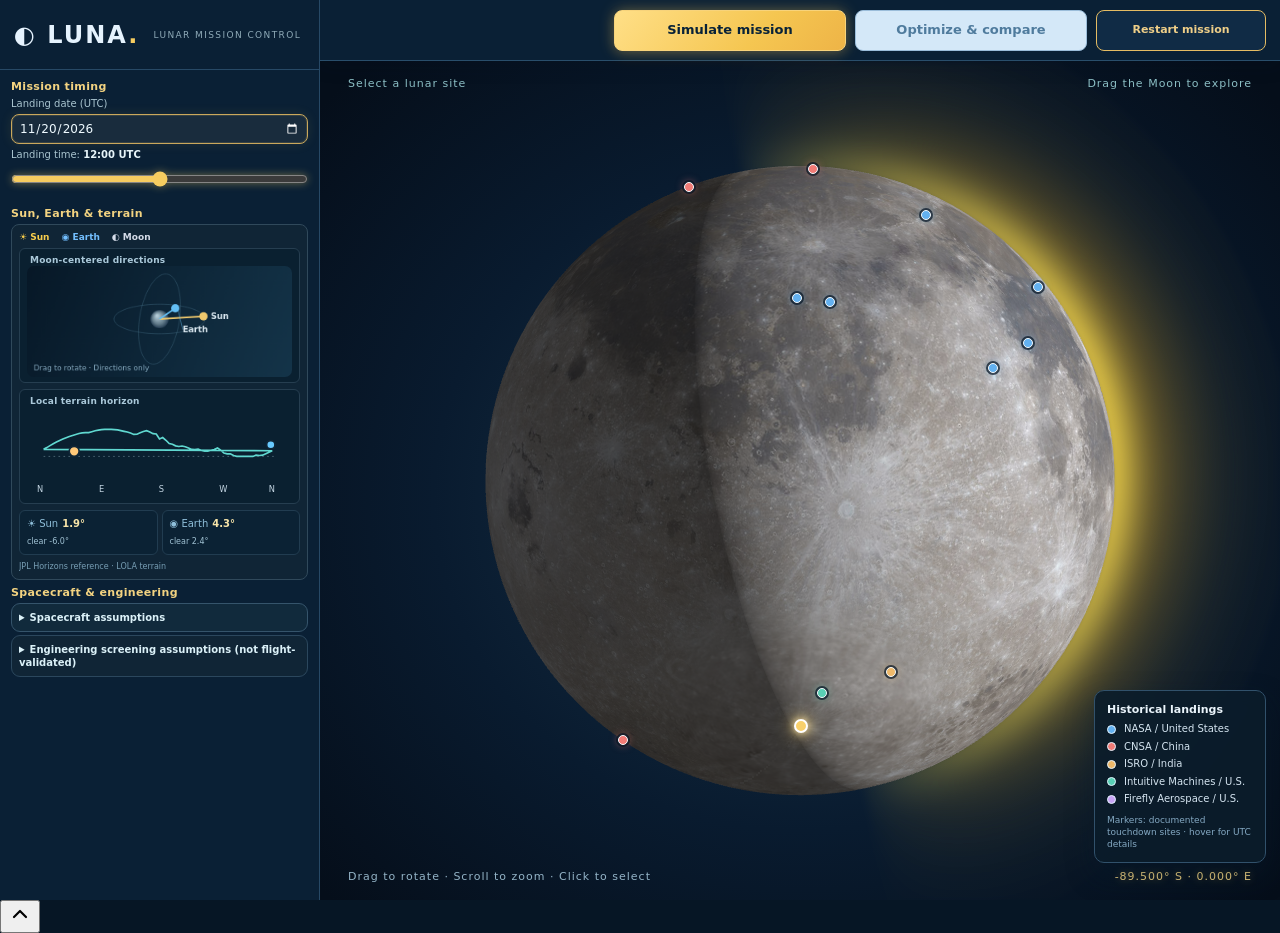
==== commit 62b9a10d: "Add always-visible accessible circular back-to-top button to root and published LUNA pages" ====
--- a/index.html
+++ b/index.html
@@ -1,7 +1,7 @@
 <!doctype html>
 <html lang="en">
 <head><meta charset="utf-8"><meta name="viewport" content="width=device-width,initial-scale=1">
-<title>LUNA Mission Control</title><link rel="stylesheet" href="./luna-mission-control/web/styles.css?v=20261114-smooth-halo-v19"></head>
+<title>LUNA Mission Control</title><link rel="stylesheet" href="./luna-mission-control/web/styles.css?v=20261114-scroll-top-v20"></head>
 <body class="sidebar-layout">
 <div class="shell">
 <aside class="sidebar">
@@ -79,6 +79,10 @@
 <div id="results"></div></div>
 <div id="toast" class="toast hidden" role="status"></div>
 </main>
-</div><script>window.LUNA_STATIC_SITE = true;</script>
-<script type="module" src="./luna-mission-control/web/app.js?v=20261114-smooth-halo-v19"></script>
+</div>
+<button id="scrollToTop" class="scroll-to-top" type="button" aria-label="Scroll to top" title="Back to top">
+<svg viewBox="0 0 24 24" width="24" height="24" aria-hidden="true" focusable="false" fill="none" stroke="currentColor" stroke-width="2.2" stroke-linecap="round" stroke-linejoin="round"><path d="m6 14 6-6 6 6"/></svg>
+</button>
+<script>window.LUNA_STATIC_SITE = true;</script>
+<script type="module" src="./luna-mission-control/web/app.js?v=20261114-scroll-top-v20"></script>
 </body></html>
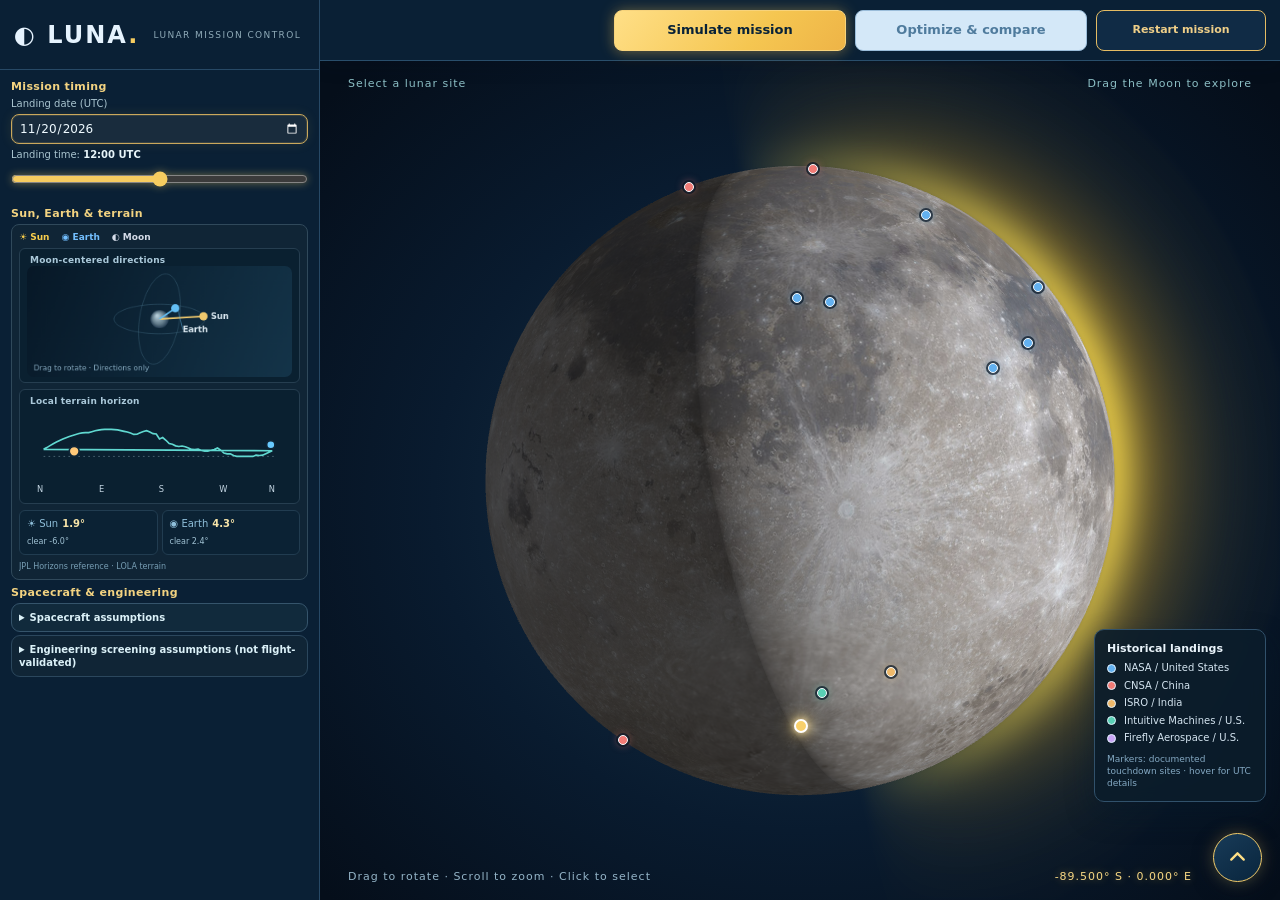
==== commit 874b5db7: "Bust browser caches for chart modal and notice layout fixes" ====
--- a/index.html
+++ b/index.html
@@ -1,7 +1,7 @@
 <!doctype html>
 <html lang="en">
 <head><meta charset="utf-8"><meta name="viewport" content="width=device-width,initial-scale=1">
-<title>LUNA Mission Control</title><link rel="stylesheet" href="./luna-mission-control/web/styles.css?v=20261114-scroll-top-v20"></head>
+<title>LUNA Mission Control</title><link rel="stylesheet" href="./luna-mission-control/web/styles.css?v=20261115-fullscreen-v21"></head>
 <body class="sidebar-layout">
 <div class="shell">
 <aside class="sidebar">
@@ -84,5 +84,5 @@
 <svg viewBox="0 0 24 24" width="24" height="24" aria-hidden="true" focusable="false" fill="none" stroke="currentColor" stroke-width="2.2" stroke-linecap="round" stroke-linejoin="round"><path d="m6 14 6-6 6 6"/></svg>
 </button>
 <script>window.LUNA_STATIC_SITE = true;</script>
-<script type="module" src="./luna-mission-control/web/app.js?v=20261114-scroll-top-v20"></script>
+<script type="module" src="./luna-mission-control/web/app.js?v=20261115-fullscreen-v21"></script>
 </body></html>
--- a/luna-mission-control/web/styles.css
+++ b/luna-mission-control/web/styles.css
@@ -1678,3 +1678,120 @@
   max-width:100%!important;width:100%!important;
  }
 }
+
+
+/* v20: accessible, persistent back-to-top action across desktop and phones. */
+.sidebar-layout .scroll-to-top{
+ position:fixed!important;
+ right:calc(18px + env(safe-area-inset-right,0px))!important;
+ bottom:calc(18px + env(safe-area-inset-bottom,0px))!important;
+ width:49px!important;height:49px!important;
+ min-width:49px!important;min-height:49px!important;
+ display:grid!important;place-items:center!important;
+ padding:0!important;margin:0!important;
+ border:1.5px solid #f5cf6d!important;border-radius:50%!important;
+ background:linear-gradient(145deg,#183b58,#09253d)!important;
+ color:#ffdf85!important;
+ box-shadow:0 0 15px #efbe5144,0 6px 20px #04172980!important;
+ z-index:10000!important;cursor:pointer;
+ touch-action:manipulation;
+ transition:transform .16s ease,box-shadow .16s ease,background .16s ease;
+}
+.sidebar-layout .scroll-to-top svg{width:25px!important;height:25px!important;display:block;}
+.sidebar-layout .scroll-to-top:hover{
+ transform:translateY(-3px);
+ background:#194c72!important;
+ box-shadow:0 0 20px #fbd87880,0 8px 23px #04172980!important;
+}
+.sidebar-layout .scroll-to-top:focus-visible{
+ outline:3px solid #ffdf85!important;outline-offset:3px!important;
+}
+.sidebar-layout .landing-site-legend{bottom:98px!important;}
+.sidebar-layout .map-bottom{right:88px!important;}
+.sidebar-layout .results-page{padding-bottom:86px!important;}
+@media (max-width:620px){
+ .sidebar-layout .scroll-to-top{
+  right:calc(12px + env(safe-area-inset-right,0px))!important;
+  bottom:calc(12px + env(safe-area-inset-bottom,0px))!important;
+  width:46px!important;height:46px!important;
+  min-width:46px!important;min-height:46px!important;
+ }
+ .sidebar-layout .landing-site-legend{bottom:90px!important;}
+ .sidebar-layout .map-bottom{right:73px!important;}
+}
+@media (prefers-reduced-motion:reduce){
+ .sidebar-layout .scroll-to-top{transition:none!important;}
+ .sidebar-layout .scroll-to-top:hover{transform:none;}
+}
+
+/* v21: independent viewport modal, no scrolling-parent clipping or stale
+   centering offsets. The body-level overlay owns its stacking context. */
+body.luna-chart-modal-open{overflow:hidden!important;}
+body>.luna-chart-overlay{
+ position:fixed!important;inset:0!important;
+ width:100vw!important;height:100dvh!important;
+ z-index:2147483000!important;display:grid!important;
+ place-items:center!important;padding:clamp(10px,3vw,30px)!important;
+ background:#061626cb!important;overflow:hidden!important;
+ box-sizing:border-box!important;
+}
+body>.luna-chart-overlay>.metric-slot.fullscreen-slot{
+ display:block!important;position:relative!important;inset:auto!important;
+ margin:0!important;padding:0!important;min-width:0!important;
+ width:min(100%,1450px)!important;height:min(84dvh,820px)!important;
+ max-height:100%!important;overflow:visible!important;
+ transform:none!important;z-index:auto!important;
+ border:0!important;box-shadow:none!important;
+}
+body>.luna-chart-overlay>.metric-slot.fullscreen-slot>.science-plot.chart-expanded{
+ position:relative!important;inset:auto!important;top:auto!important;
+ left:auto!important;right:auto!important;bottom:auto!important;
+ transform:none!important;z-index:auto!important;box-shadow:0 20px 70px #0005!important;
+ width:100%!important;height:100%!important;max-width:none!important;
+ min-height:0!important;margin:0!important;overflow:auto!important;
+ display:flex!important;flex-direction:column!important;
+ padding:clamp(12px,2vw,22px)!important;background:#fcfeff!important;
+}
+body>.luna-chart-overlay .plot-wrap{
+ flex:1 1 auto!important;min-height:0!important;min-width:0!important;
+ display:flex!important;align-items:center!important;justify-content:center!important;
+ overflow:hidden!important;width:100%!important;
+}
+body>.luna-chart-overlay .plot-wrap>svg{
+ display:block!important;width:100%!important;height:auto!important;
+ max-height:100%!important;max-width:100%!important;
+ object-fit:contain!important;margin:auto!important;
+}
+body>.luna-chart-overlay .chart-subtitle,
+body>.luna-chart-overlay .plot-foot{display:block!important;}
+body>.luna-chart-overlay .chart-head{flex:0 0 auto!important;}
+body>.luna-chart-overlay .chart-head .plot-expand{
+ min-width:36px!important;min-height:36px!important;font-size:24px!important;
+ margin-left:auto!important;cursor:pointer!important;
+}
+body>.luna-chart-overlay .chart-head .chart-meta{margin-left:auto!important;}
+/* Keep short-lived supported-date alerts in the upper right, away from
+   the persistent bottom-right scroll-to-top circle and mobile safe areas. */
+.sidebar-layout .toast{
+ position:fixed!important;top:calc(80px + env(safe-area-inset-top,0px))!important;
+ right:calc(16px + env(safe-area-inset-right,0px))!important;
+ left:auto!important;bottom:auto!important;
+ max-width:min(390px,calc(100vw - 32px))!important;
+ z-index:10001!important;overflow-wrap:anywhere!important;
+ box-shadow:0 12px 35px #001b33a0!important;
+}
+@media(max-width:620px){
+ body>.luna-chart-overlay{padding:8px!important;}
+ body>.luna-chart-overlay>.metric-slot.fullscreen-slot{
+  height:min(88dvh,780px)!important;width:100%!important;
+ }
+ body>.luna-chart-overlay>.metric-slot.fullscreen-slot>.science-plot.chart-expanded{
+  padding:12px 8px!important;
+ }
+ .sidebar-layout .toast{
+  top:calc(64px + env(safe-area-inset-top,0px))!important;
+  right:calc(10px + env(safe-area-inset-right,0px))!important;
+  max-width:min(360px,calc(100vw - 20px))!important;
+  font-size:12px!important;
+ }
+}
